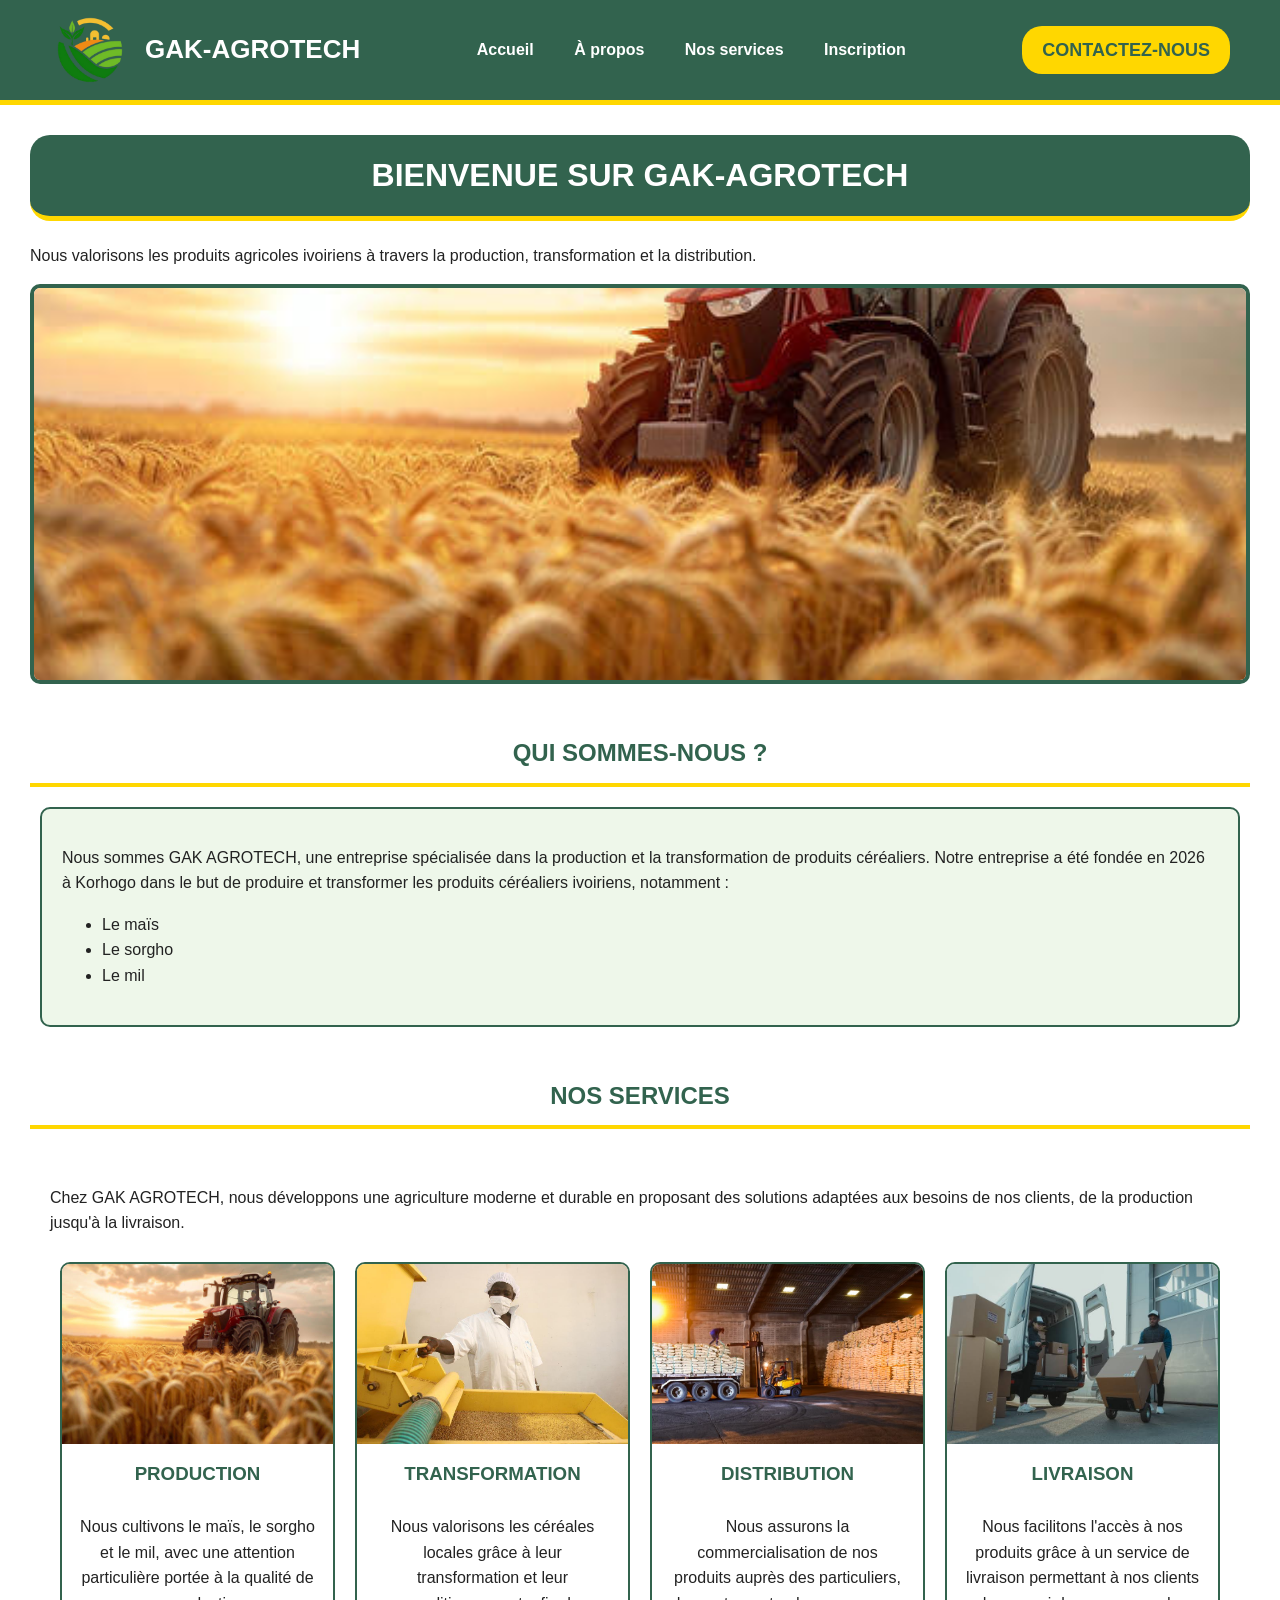
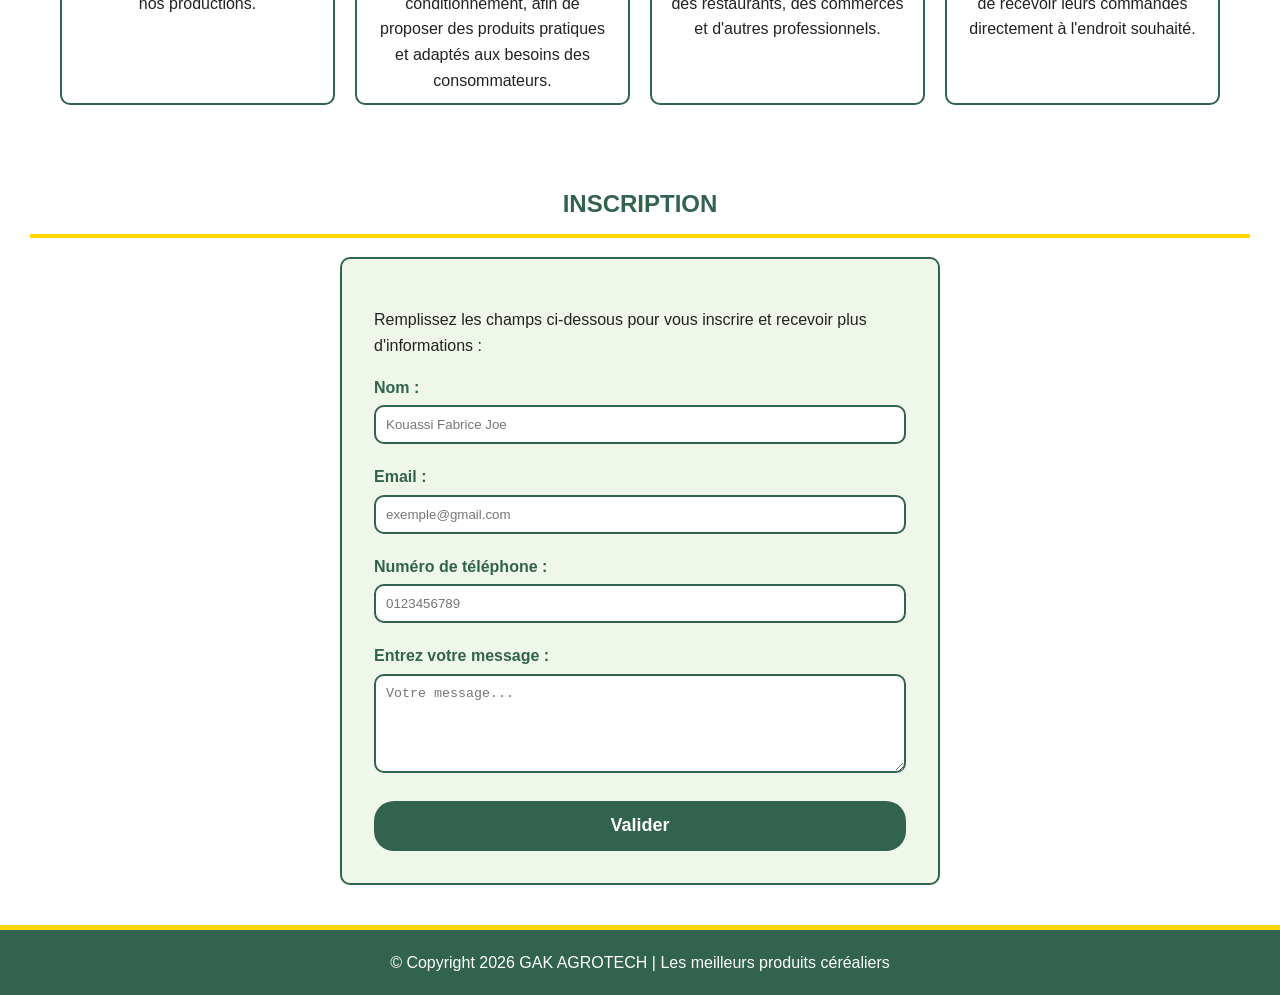
==== index.html @ c9f8fb79 "premier commit" ====
<!DOCTYPE html>
<html lang="fr">
<head>
    <meta charset="UTF-8">
    <meta name="viewport" content="width=device-width, initial-scale=1.0">
    <title>GAK AGROTECH | Les meilleurs produits céréaliers</title>
    <link rel="stylesheet" href="style.css">
</head>

<body>

    <header>
        <div class="marque">
            <img src="image/gak.png" alt="Logo GAK AGROTECH" height="80" width="80">
            <p class="nom-entreprise">GAK-AGROTECH</p>
        </div>
        <nav>
            <a href="#accueil">Accueil</a>
            <a href="#nous">À propos</a>
            <a href="#services">Nos services</a>
            <a href="#inscription">Inscription</a>
        </nav>
        <a class="bouton" href="https://wa.me/2250718767611">CONTACTEZ-NOUS</a>
    </header>

    <main>
        <h1>BIENVENUE SUR GAK-AGROTECH</h1>
<section id="intro">
<p>Nous valorisons les produits agricoles ivoiriens à travers la production, transformation et la distribution.<p>
</section>


        <section id="accueil">
            <div class="photo">
                <img src="image/photo 1.jpg" alt="Production agricole">
                <img src="image/mais.jpg" alt="Culture du maïs">
                <img src="image/mil-millet.jpg" alt="Culture du mil">
                <img src="image/sorgho-arvalis-1.JPG-800p.jpg" alt="Culture du sorgho">
                <img src="image/assortiment-de-produit-agricole-71779516.webp" alt="Produits agricoles">
            </div>
        </section>

        <h2>QUI SOMMES-NOUS ?</h2>
        <section id="nous">
            <p>Nous sommes GAK AGROTECH, une entreprise spécialisée dans la production et la transformation de produits céréaliers. Notre entreprise a été fondée en 2026 à Korhogo dans le but de produire et transformer les produits céréaliers ivoiriens, notamment :</p>
            <ul>
                <li>Le maïs</li>
                <li>Le sorgho</li>
                <li>Le mil</li>
            </ul>
        </section>

        <h2>NOS SERVICES</h2>
        <section id="services">
            <p>Chez GAK AGROTECH, nous développons une agriculture moderne et durable en proposant des solutions adaptées aux besoins de nos clients, de la production jusqu'à la livraison.</p>
            <div class="grille">

                <div class="service">
                    <img src="image/photo 1.jpg" alt="Production agricole">
                    <h3>PRODUCTION</h3>
                    <p>Nous cultivons le maïs, le sorgho et le mil, avec une attention particulière portée à la qualité de nos productions.</p>
                </div>

                <div class="service">
                    <img src="image/transform.jpg" alt="Transformation des produits agricoles">
                    <h3>TRANSFORMATION</h3>
                    <p>Nous valorisons les céréales locales grâce à leur transformation et leur conditionnement, afin de proposer des produits pratiques et adaptés aux besoins des consommateurs.</p>
                </div>

                <div class="service">
                    <img src="image/distrib.jpg" alt="Distribution des produits agricoles">
                    <h3>DISTRIBUTION</h3>
                    <p>Nous assurons la commercialisation de nos produits auprès des particuliers, des restaurants, des commerces et d'autres professionnels.</p>
                </div>

                <div class="service">
                    <img src="image/livrer.avif" alt="Livraison des produits agricoles">
                    <h3>LIVRAISON</h3>
                    <p>Nous facilitons l'accès à nos produits grâce à un service de livraison permettant à nos clients de recevoir leurs commandes directement à l'endroit souhaité.</p>
                </div>

            </div>
        </section>

        <h2>INSCRIPTION</h2>
        <section id="inscription">

            <form class="inscription" action="" method="post">

                <p class="intro">Remplissez les champs ci-dessous pour vous inscrire et recevoir plus d'informations :</p>

                <div class="champs">
                    <label for="nom">Nom :</label>
                    <input id="nom" name="nom" type="text" placeholder="Kouassi Fabrice Joe" autocomplete="name" minlength="4" required>
                </div>

                <div class="champs">
                    <label for="email">Email :</label>
                    <input id="email" name="email" type="email" placeholder="exemple@gmail.com" autocomplete="email" required>
                </div>

                <div class="champs">
                    <label for="tel">Numéro de téléphone :</label>
                    <input id="tel" name="tel" type="tel" placeholder="0123456789" autocomplete="tel" required>
                </div>

                <div class="champs">
                    <label for="message">Entrez votre message :</label>
                    <textarea id="message" name="message" placeholder="Votre message..." rows="5"></textarea>
                </div>

                <button type="submit">Valider</button>

            </form>

        </section>
    </main>

    <footer>
        <p>&copy; Copyright 2026 GAK AGROTECH | Les meilleurs produits céréaliers</p>
    </footer>

</body>
</html>
---- style.css ----
* {
    box-sizing: border-box;
}
body {
    margin: 0;
    background-color: white;
    color: #222;
    font-family: Arial, Helvetica, sans-serif;
    line-height: 1.6;
}
main {
    margin: 30px;
}
img {
    max-width: 100%;
}
h1 {
    text-align: center;
    color: white;
    background-color: #32634e;
    border-bottom: 5px solid #FFD700;
    border-radius: 20px;
    padding: 15px;
}
h2 {
    text-align: center;
    color: #32634e;
    border-bottom: 4px solid #FFD700;
    padding-bottom: 10px;
    margin-top: 50px;
}
h3 {
    color: #32634e;
    margin: 15px;
}
header {
    display: flex;
    align-items: center;
    justify-content: space-between;
    min-height: 100px;
    padding: 10px 50px;
    background-color: #32634e;
    border-bottom: 5px solid #FFD700;
}
.marque {
    display: flex;
    align-items: center;
    gap: 15px;
}
.nom-entreprise {
    margin: 0;
    color: white;
    font-size: 26px;
    font-weight: bold;
}
nav a {
    color: white;
    margin: 10px;
    padding: 5px 8px;
    font-weight: bold;
    text-decoration: none;
}
nav a:hover {
    color: black;
    background-color: #FFD700;
    border-radius: 5px;
}
button,
.bouton {
    display: inline-block;
    color: #32634e;
    background-color: #FFD700;
    border: none;
    border-radius: 20px;
    font-size: 18px;
    font-weight: bold;
    padding: 10px 20px;
    text-decoration: none;
    cursor: pointer;
}
button:hover,
.bouton:hover {
    background-color: white;
}
.photo {
    width: 100%;
    height: 400px;
    display: flex;
    overflow: hidden;
    border: 4px solid #32634e;
    border-radius: 10px;
}
.photo img {
    min-width: 100%;
    height: 400px;
    object-fit: cover;
    flex-shrink: 0;
    animation: scroll 16s infinite;
}

@keyframes scroll {
    0%   {transform: translate(0);}
    15%  {transform: translate(0);}
    20%  {transform: translate(-100%);}
    35%  {transform: translate(-100%);}
    40%  {transform: translate(-200%);}
    55%  {transform: translate(-200%);}
    60%  {transform: translate(-300%);}
    75%  {transform: translate(-300%);}
    80%  {transform: translate(-400%);}
    95%  {transform: translate(-400%);}
    100% {transform: translate(0);}
}
#nous {
    background-color: #eef7ea;
    border: 2px solid #32634e;
    border-radius: 10px;
    padding: 20px;
    margin: 20px 10px;
}
#services {
    padding: 20px;
}

.grille {
    display: grid;
    grid-template-columns: repeat(4, 1fr);
    gap: 20px;
    padding: 10px;
    text-align: center;
}
.service {
    background-color: white;
    border: 2px solid #32634e;
    border-radius: 10px;
    overflow: hidden;
}
.service img {
    width: 100%;
    height: 180px;
    object-fit: cover;
    display: block;
}
.service img:hover {
    transform: scale(1.05);
}
.service p {
    padding: 10px 15px;
    margin: 0;
}
.inscription {
    background-color: #eef7ea;
    width: 100%;
    max-width: 600px;
    margin: auto;
    padding: 32px;
    border: 2px solid #32634e;
    border-radius: 10px;
}
.champs {
    margin-bottom: 20px;
}
label {
    display: block;
    margin-bottom: 5px;
    font-weight: bold;
    color: #32634e;
}
input,
textarea {
    width: 100%;
    padding: 10px;
    background-color: white;
    color: #222;
    border: 2px solid #32634e;
    border-radius: 10px;
}
input:focus,
textarea:focus {
    border-color:  #FFD700;
    outline: none;
}
.inscription button {
    width: 100%;
    height: 50px;
    color: white;
    background-color: #32634e;
}
.inscription button:hover {
    color: darkgreen;
    background-color: #FFD700;
}
footer {
    margin-top: 40px;
    padding: 20px;
    text-align: center;
    color: white;
    background-color: #32634e;
    border-top: 5px solid #FFD700;
}
footer p {
    margin: 0;
}
@media (max-width: 1024px) {
    .grille {
        grid-template-columns: repeat(2, 1fr);
    }
}
@media (max-width: 768px) {
    header {
        flex-direction: column;
        padding: 20px 10px;
        text-align: center;
        gap: 15px;
    }
    nav {
        display: flex;
        flex-wrap: wrap;
        justify-content: center;
    }
    nav a {
        margin: 5px;
    }
    main {
        margin: 15px 10px;
    }
    .photo,
    .photo img {
        height: 250px;
    }
    .grille {
        grid-template-columns: 1fr;
    }
    #nous,
    #services,
    .inscription {
        padding: 15px;
    }
}
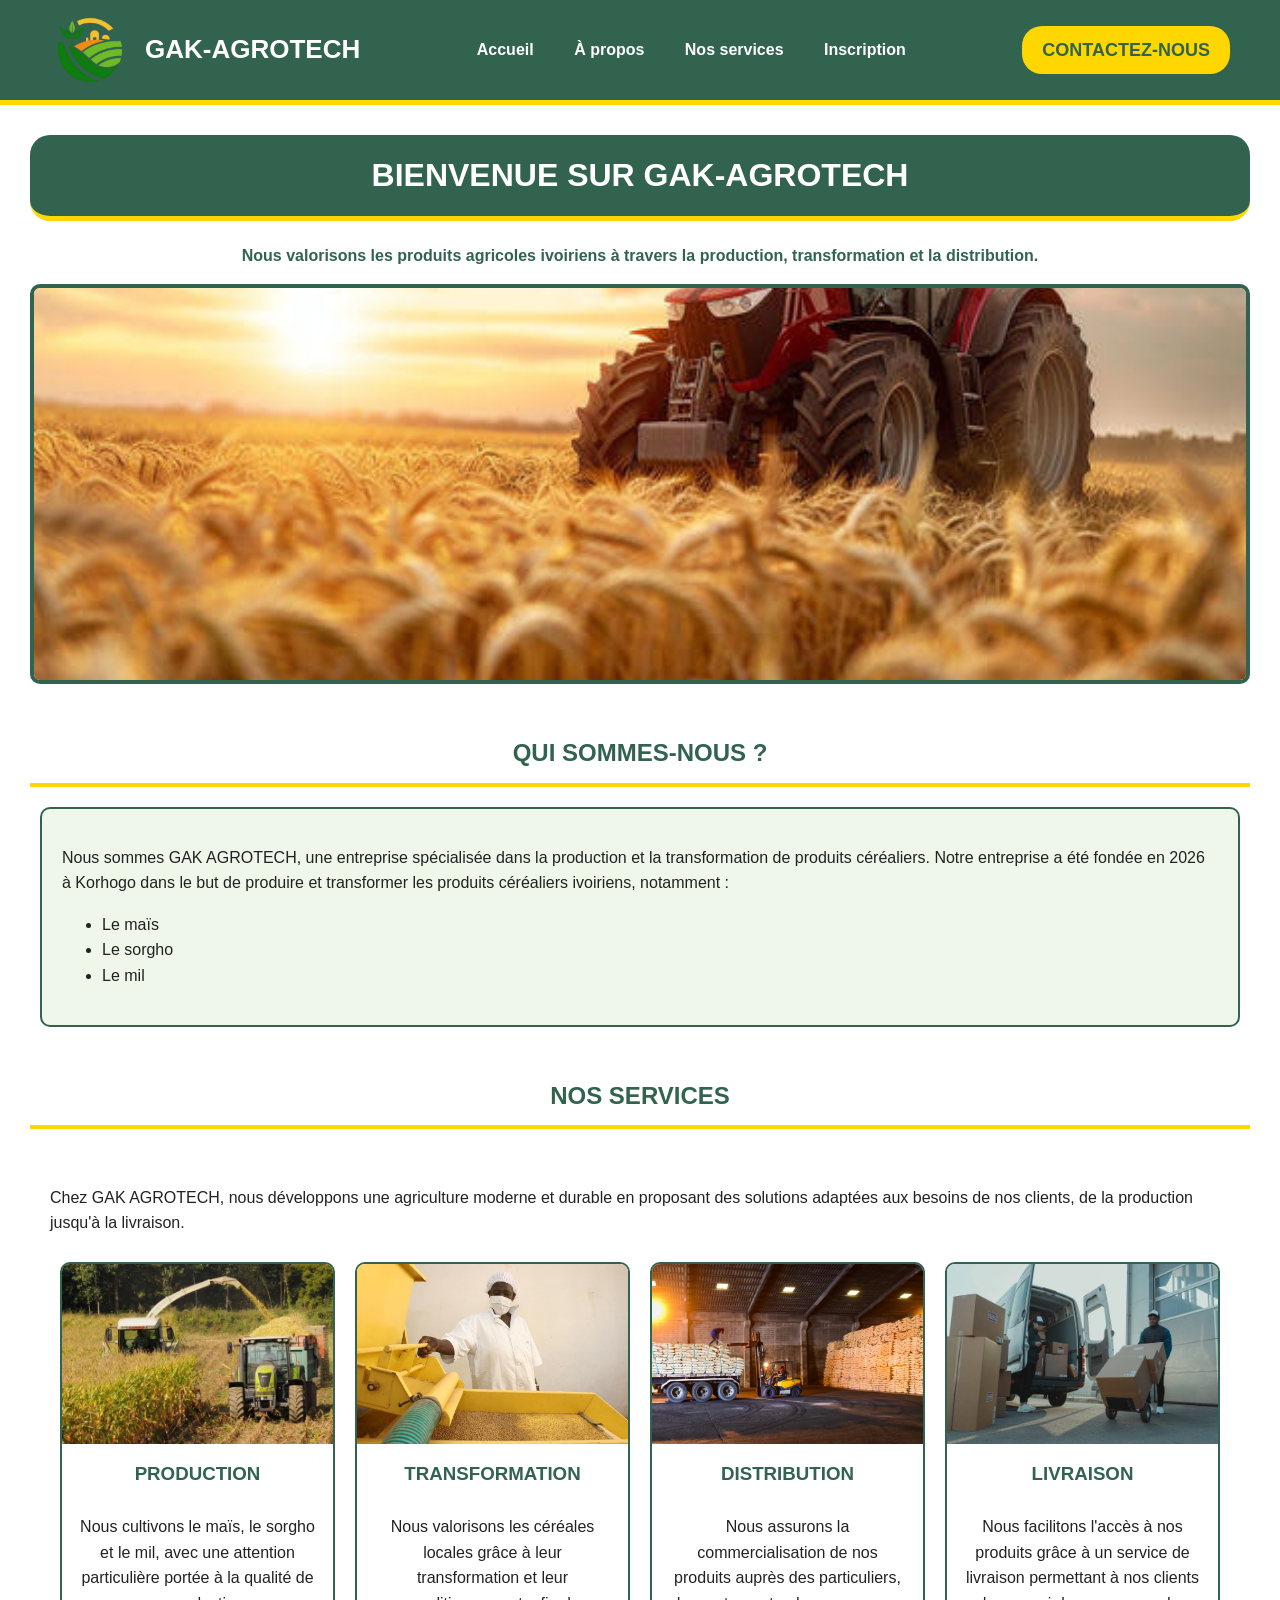
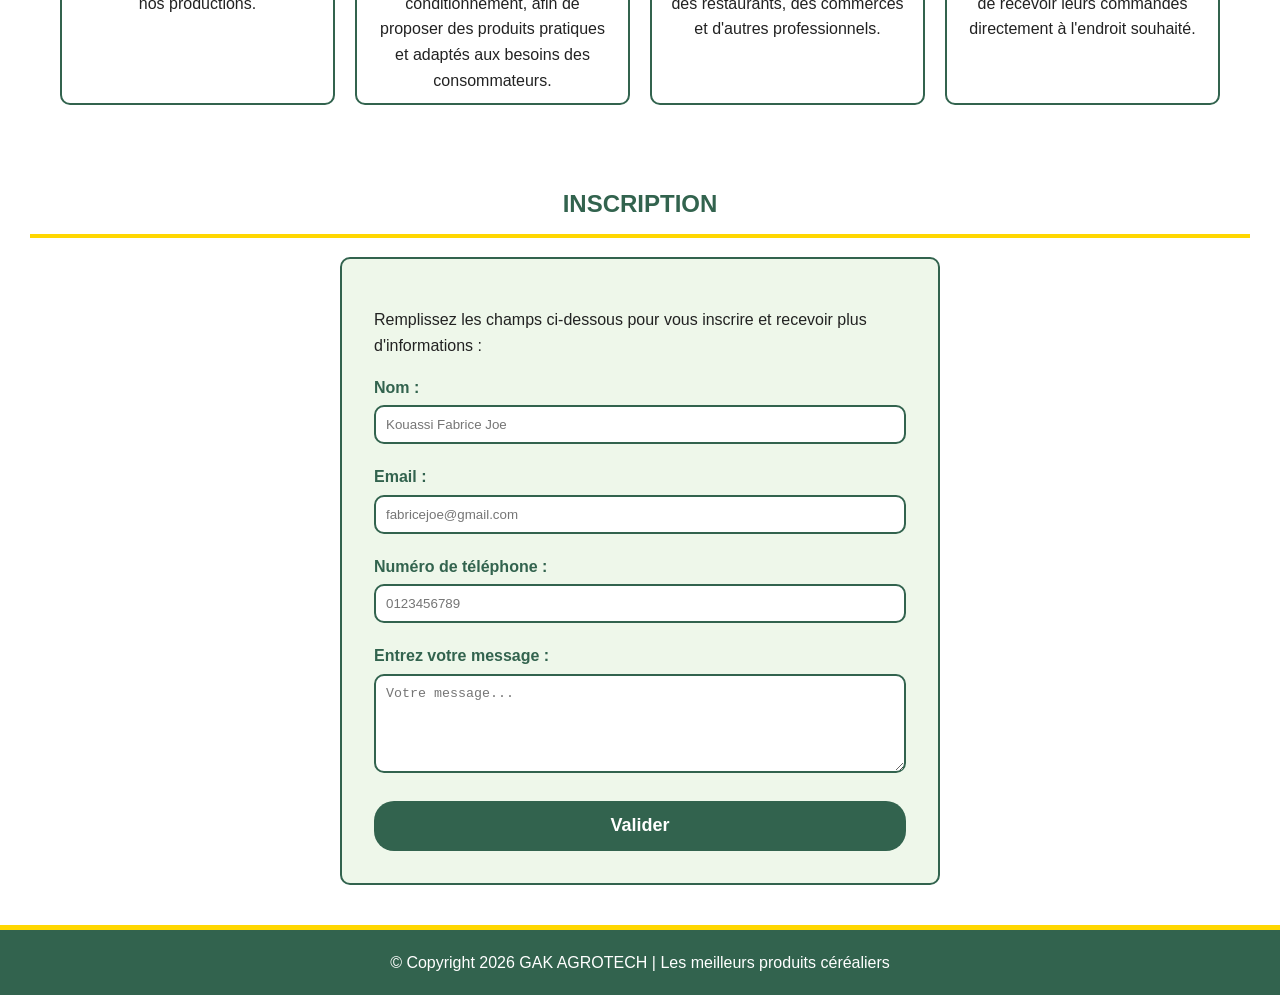
==== commit 68855278: "update2" ====
--- a/index.html
+++ b/index.html
@@ -26,7 +26,7 @@
     <main>
         <h1>BIENVENUE SUR GAK-AGROTECH</h1>
 <section id="intro">
-<p>Nous valorisons les produits agricoles ivoiriens à travers la production, transformation et la distribution.<p>
+<strong><p class="accroche">Nous valorisons les produits agricoles ivoiriens à travers la production, transformation et la distribution.<p></strong>
 </section>
 
 
@@ -56,7 +56,7 @@
             <div class="grille">
 
                 <div class="service">
-                    <img src="image/photo 1.jpg" alt="Production agricole">
+                    <img src="image/production.webp" alt="Production agricole">
                     <h3>PRODUCTION</h3>
                     <p>Nous cultivons le maïs, le sorgho et le mil, avec une attention particulière portée à la qualité de nos productions.</p>
                 </div>
@@ -86,7 +86,7 @@
         <section id="inscription">
 
             <form class="inscription" action="" method="post">
-
+            
                 <p class="intro">Remplissez les champs ci-dessous pour vous inscrire et recevoir plus d'informations :</p>
 
                 <div class="champs">
@@ -96,7 +96,7 @@
 
                 <div class="champs">
                     <label for="email">Email :</label>
-                    <input id="email" name="email" type="email" placeholder="exemple@gmail.com" autocomplete="email" required>
+                    <input id="email" name="email" type="email" placeholder="fabricejoe@gmail.com" autocomplete="email" required>
                 </div>
 
                 <div class="champs">
--- a/style.css
+++ b/style.css
@@ -236,4 +236,9 @@
     .inscription {
         padding: 15px;
     }
+}
+ 
+.accroche{
+    color: #32634e;
+    text-align: center;
 }
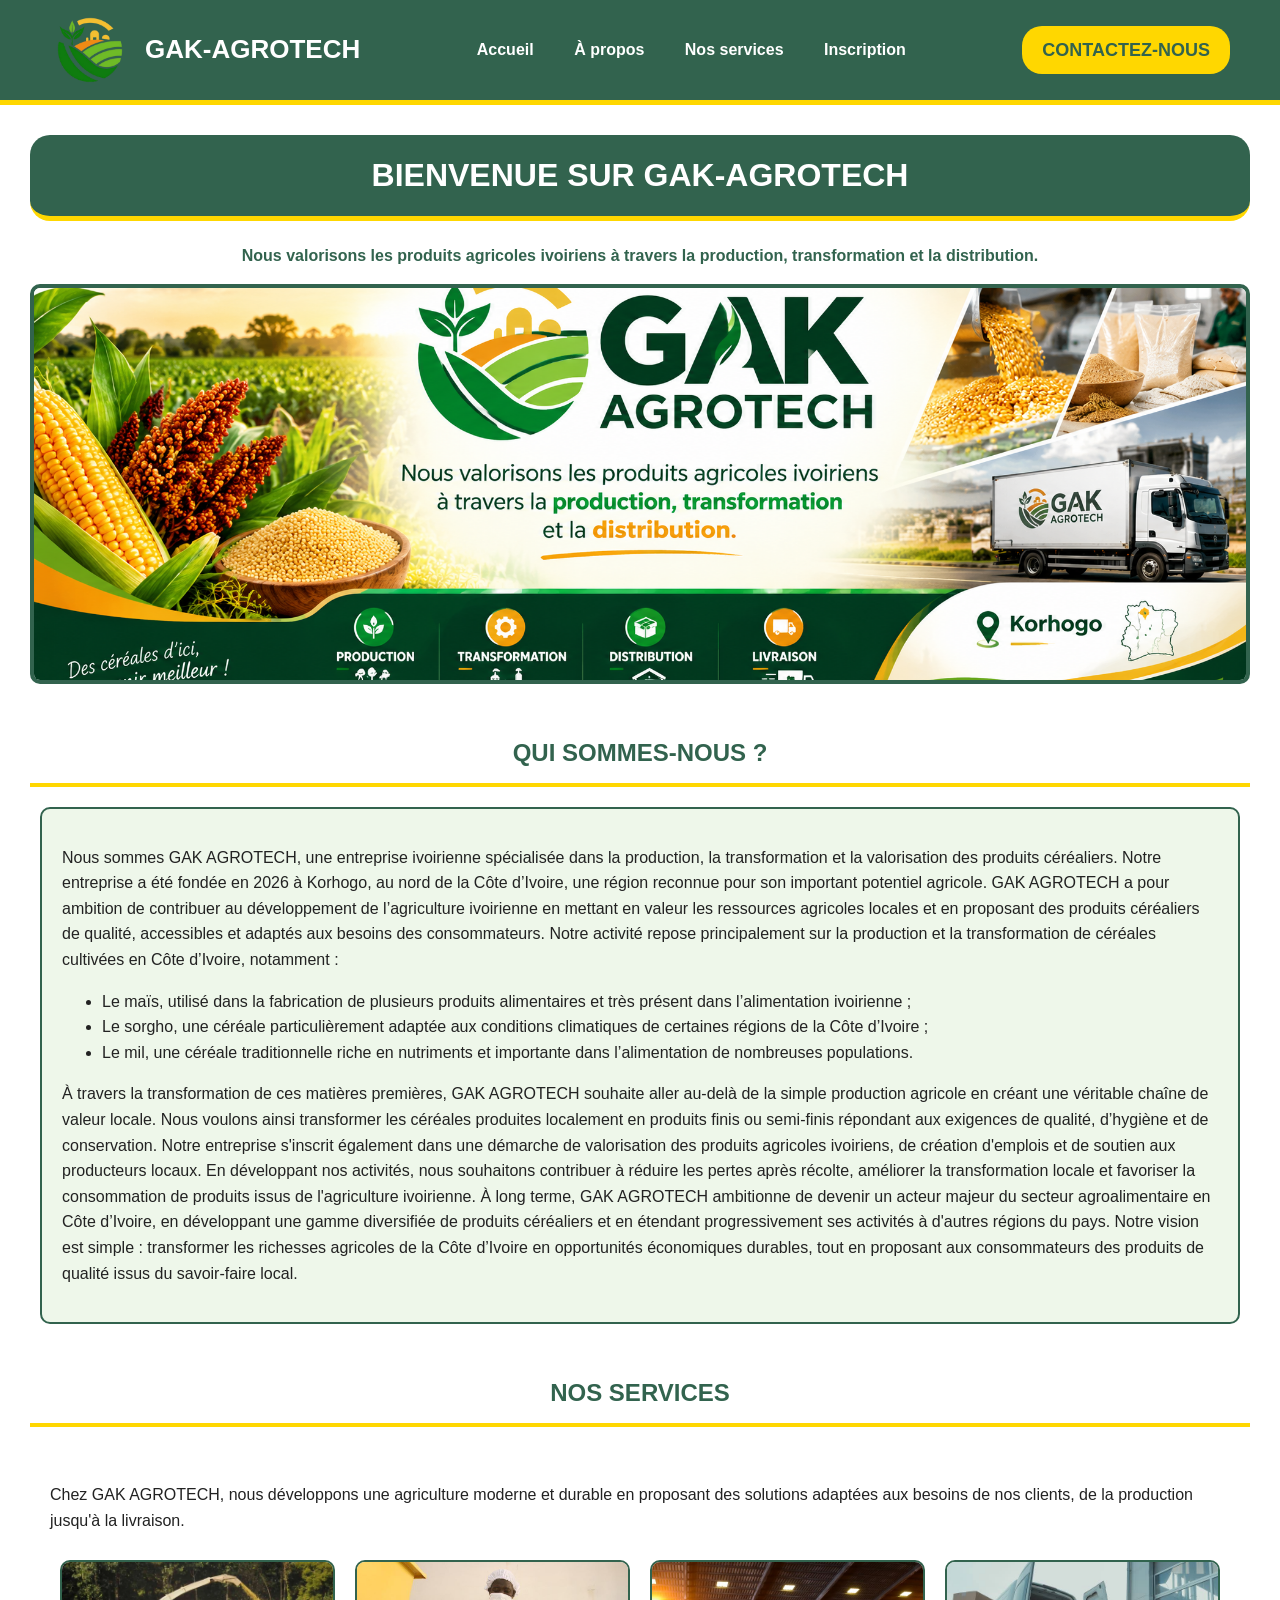
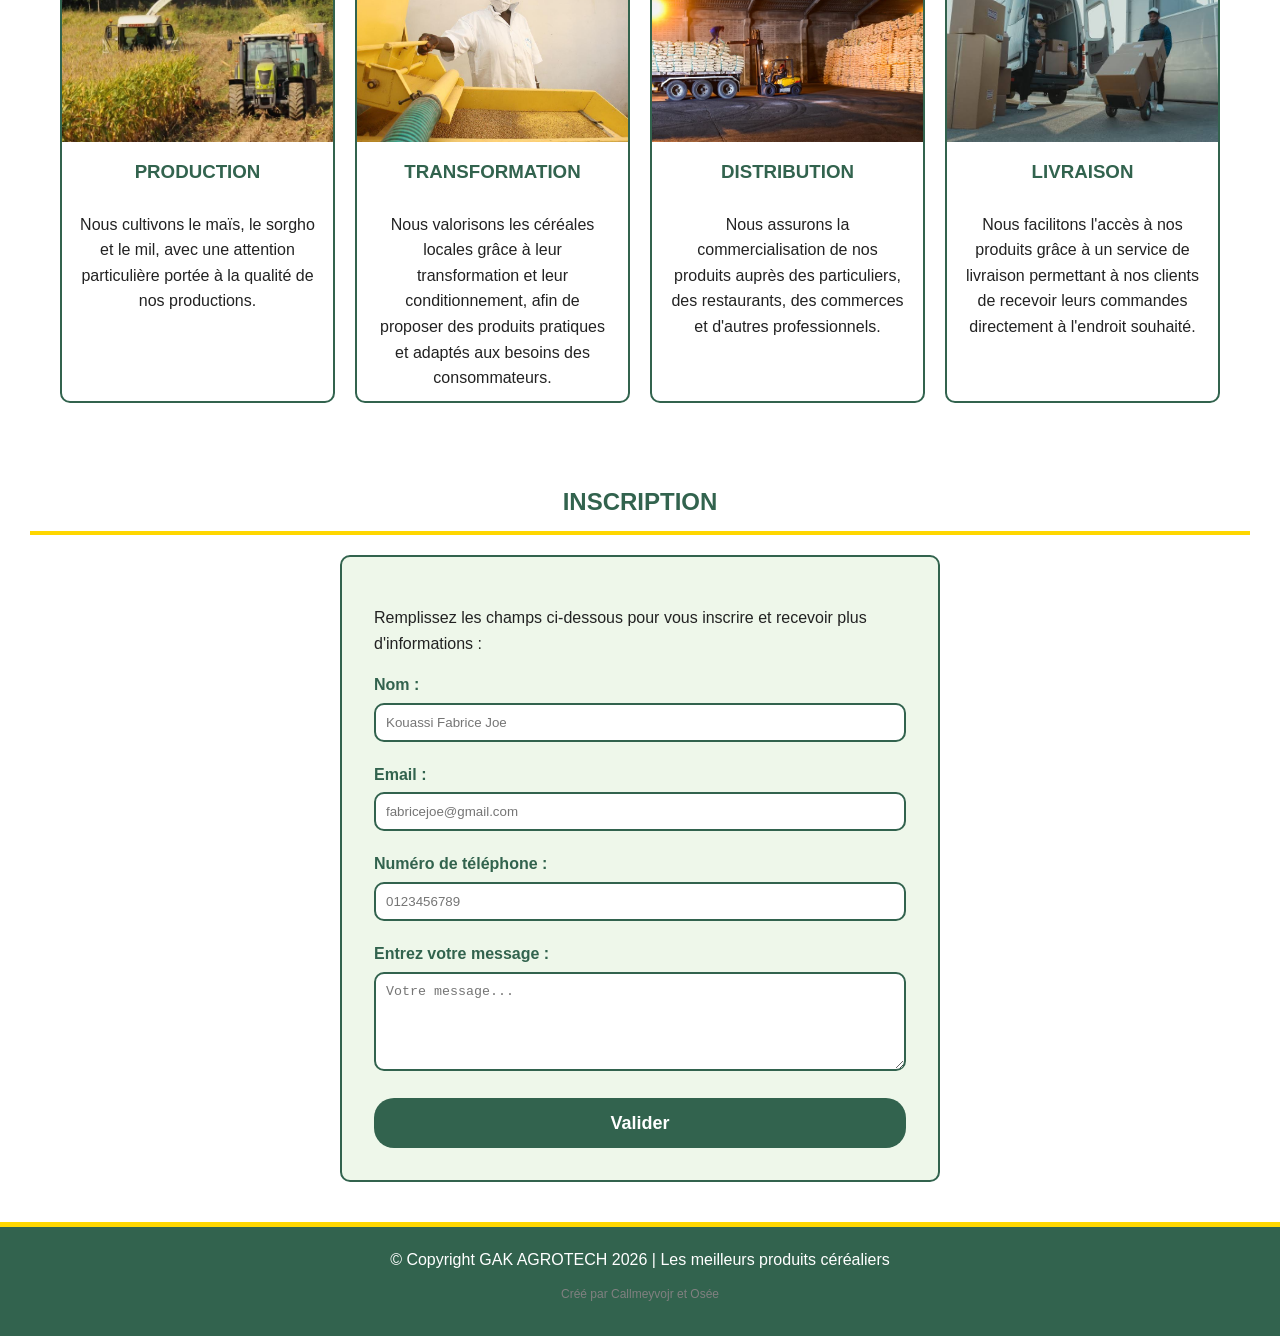
==== commit 6f4e5cc1: "update3" ====
--- a/index.html
+++ b/index.html
@@ -32,7 +32,7 @@
 
         <section id="accueil">
             <div class="photo">
-                <img src="image/photo 1.jpg" alt="Production agricole">
+                <img src="image/banniere.png" alt="Production agricole">
                 <img src="image/mais.jpg" alt="Culture du maïs">
                 <img src="image/mil-millet.jpg" alt="Culture du mil">
                 <img src="image/sorgho-arvalis-1.JPG-800p.jpg" alt="Culture du sorgho">
@@ -42,12 +42,21 @@
 
         <h2>QUI SOMMES-NOUS ?</h2>
         <section id="nous">
-            <p>Nous sommes GAK AGROTECH, une entreprise spécialisée dans la production et la transformation de produits céréaliers. Notre entreprise a été fondée en 2026 à Korhogo dans le but de produire et transformer les produits céréaliers ivoiriens, notamment :</p>
-            <ul>
-                <li>Le maïs</li>
-                <li>Le sorgho</li>
-                <li>Le mil</li>
-            </ul>
+            <p>
+                Nous sommes GAK AGROTECH, une entreprise ivoirienne spécialisée dans la production, la transformation et la valorisation des produits céréaliers. Notre entreprise a été fondée en 2026 à Korhogo, au nord de la Côte d’Ivoire, une région reconnue pour son important potentiel agricole.
+GAK AGROTECH a pour ambition de contribuer au développement de l’agriculture ivoirienne en mettant en valeur les ressources agricoles locales et en proposant des produits céréaliers de qualité, accessibles et adaptés aux besoins des consommateurs.
+Notre activité repose principalement sur la production et la transformation de céréales cultivées en Côte d’Ivoire, notamment :
+<ul>
+  <li>Le maïs, utilisé dans la fabrication de plusieurs produits alimentaires et très présent dans l’alimentation ivoirienne ;</li>
+  <li>Le sorgho, une céréale particulièrement adaptée aux conditions climatiques de certaines régions de la Côte d’Ivoire ;</li>
+ <li>Le mil, une céréale traditionnelle riche en nutriments et importante dans l’alimentation de nombreuses populations.</li>
+</ul>
+À travers la transformation de ces matières premières, GAK AGROTECH souhaite aller au-delà de la simple production agricole en créant une véritable chaîne de valeur locale. Nous voulons ainsi transformer les céréales produites localement en produits finis ou semi-finis répondant aux exigences de qualité, d’hygiène et de conservation.
+Notre entreprise s'inscrit également dans une démarche de valorisation des produits agricoles ivoiriens, de création d'emplois et de soutien aux producteurs locaux. En développant nos activités, nous souhaitons contribuer à réduire les pertes après récolte, améliorer la transformation locale et favoriser la consommation de produits issus de l'agriculture ivoirienne.
+À long terme, GAK AGROTECH ambitionne de devenir un acteur majeur du secteur agroalimentaire en Côte d’Ivoire, en développant une gamme diversifiée de produits céréaliers et en étendant progressivement ses activités à d'autres régions du pays.
+Notre vision est simple : transformer les richesses agricoles de la Côte d’Ivoire en opportunités économiques durables, tout en proposant aux consommateurs des produits de qualité issus du savoir-faire local.
+</p>
+            
         </section>
 
         <h2>NOS SERVICES</h2>
@@ -117,7 +126,8 @@
     </main>
 
     <footer>
-        <p>&copy; Copyright 2026 GAK AGROTECH | Les meilleurs produits céréaliers</p>
+        <p class="foot1">&copy; Copyright GAK AGROTECH  2026 | Les meilleurs produits céréaliers</p>
+        <p class="foot2">Créé par Callmeyvojr et Osée</p>
     </footer>
 
 </body>
--- a/style.css
+++ b/style.css
@@ -198,8 +198,13 @@
     background-color: #32634e;
     border-top: 5px solid #FFD700;
 }
-footer p {
-    margin: 0;
+.foot1 {
+    margin: 0;
+}
+
+.foot2 {
+    color: grey;
+    font-size: 12px;
 }
 @media (max-width: 1024px) {
     .grille {
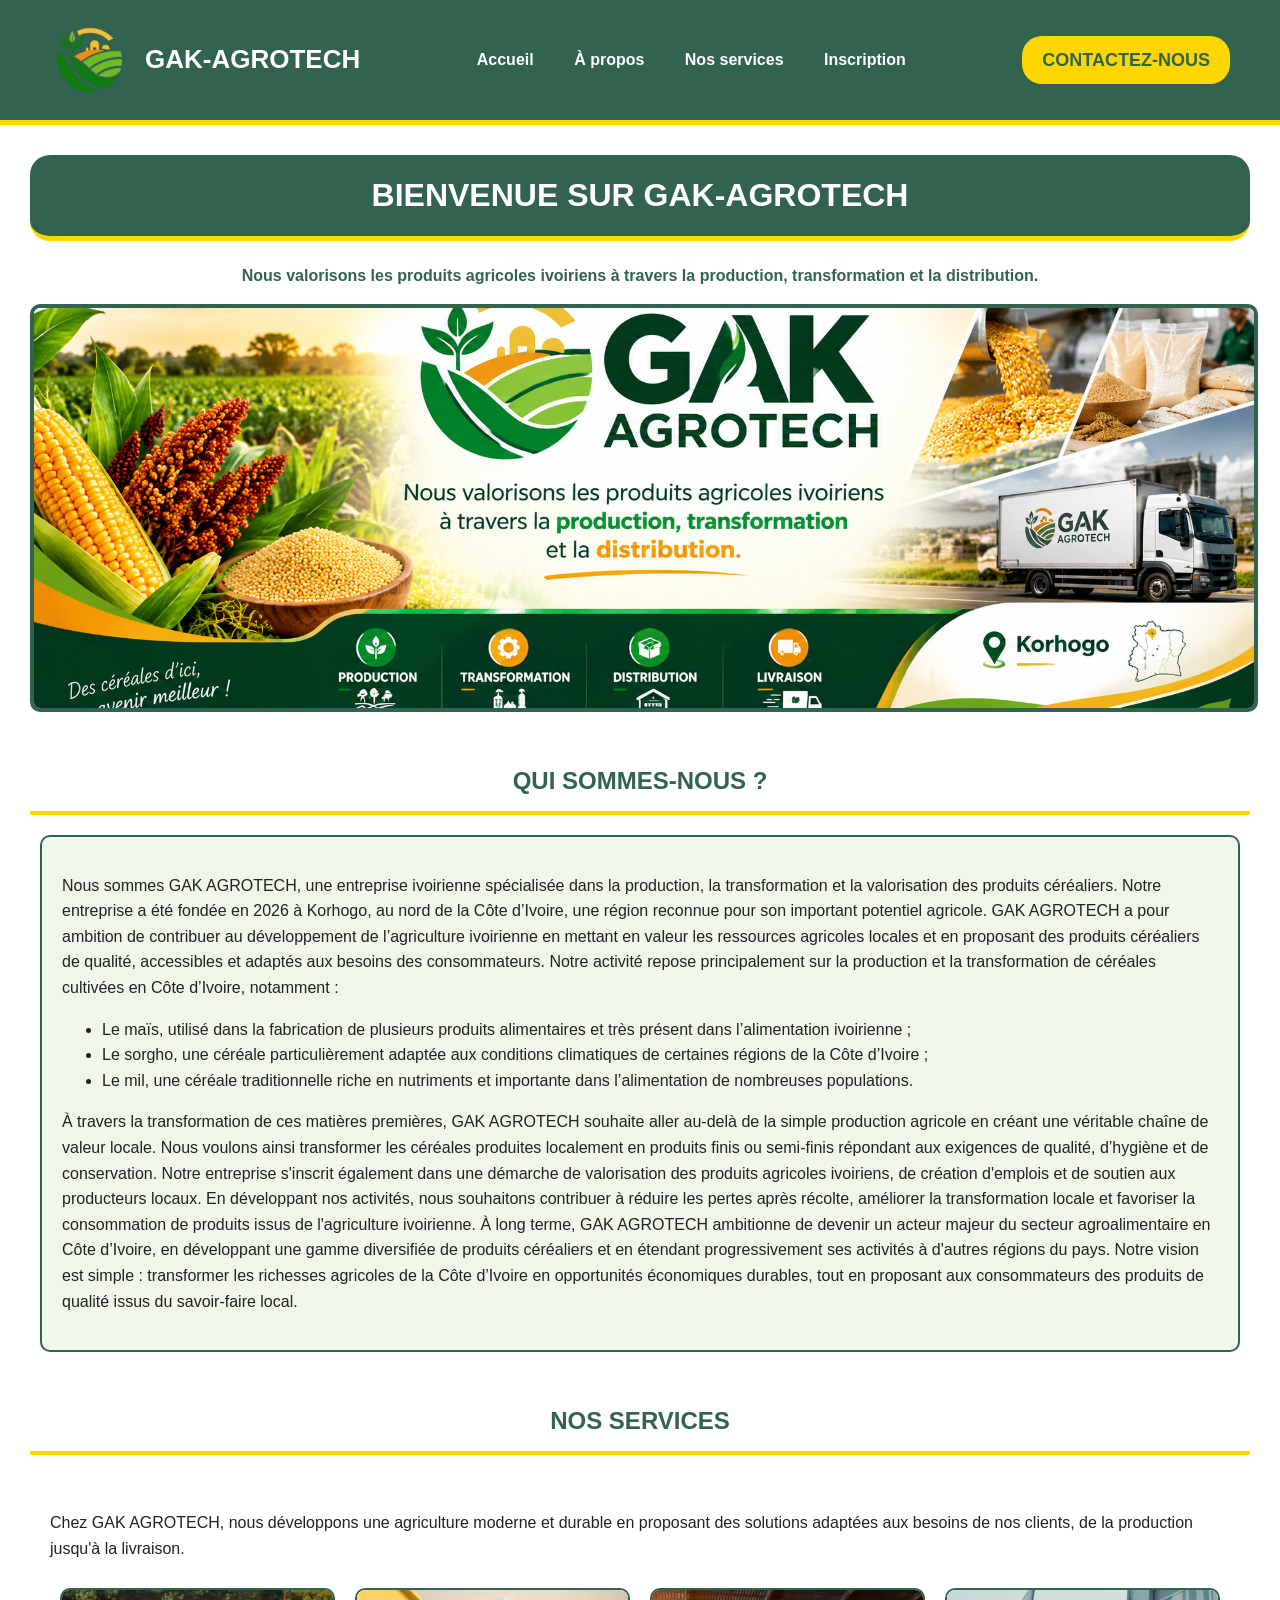
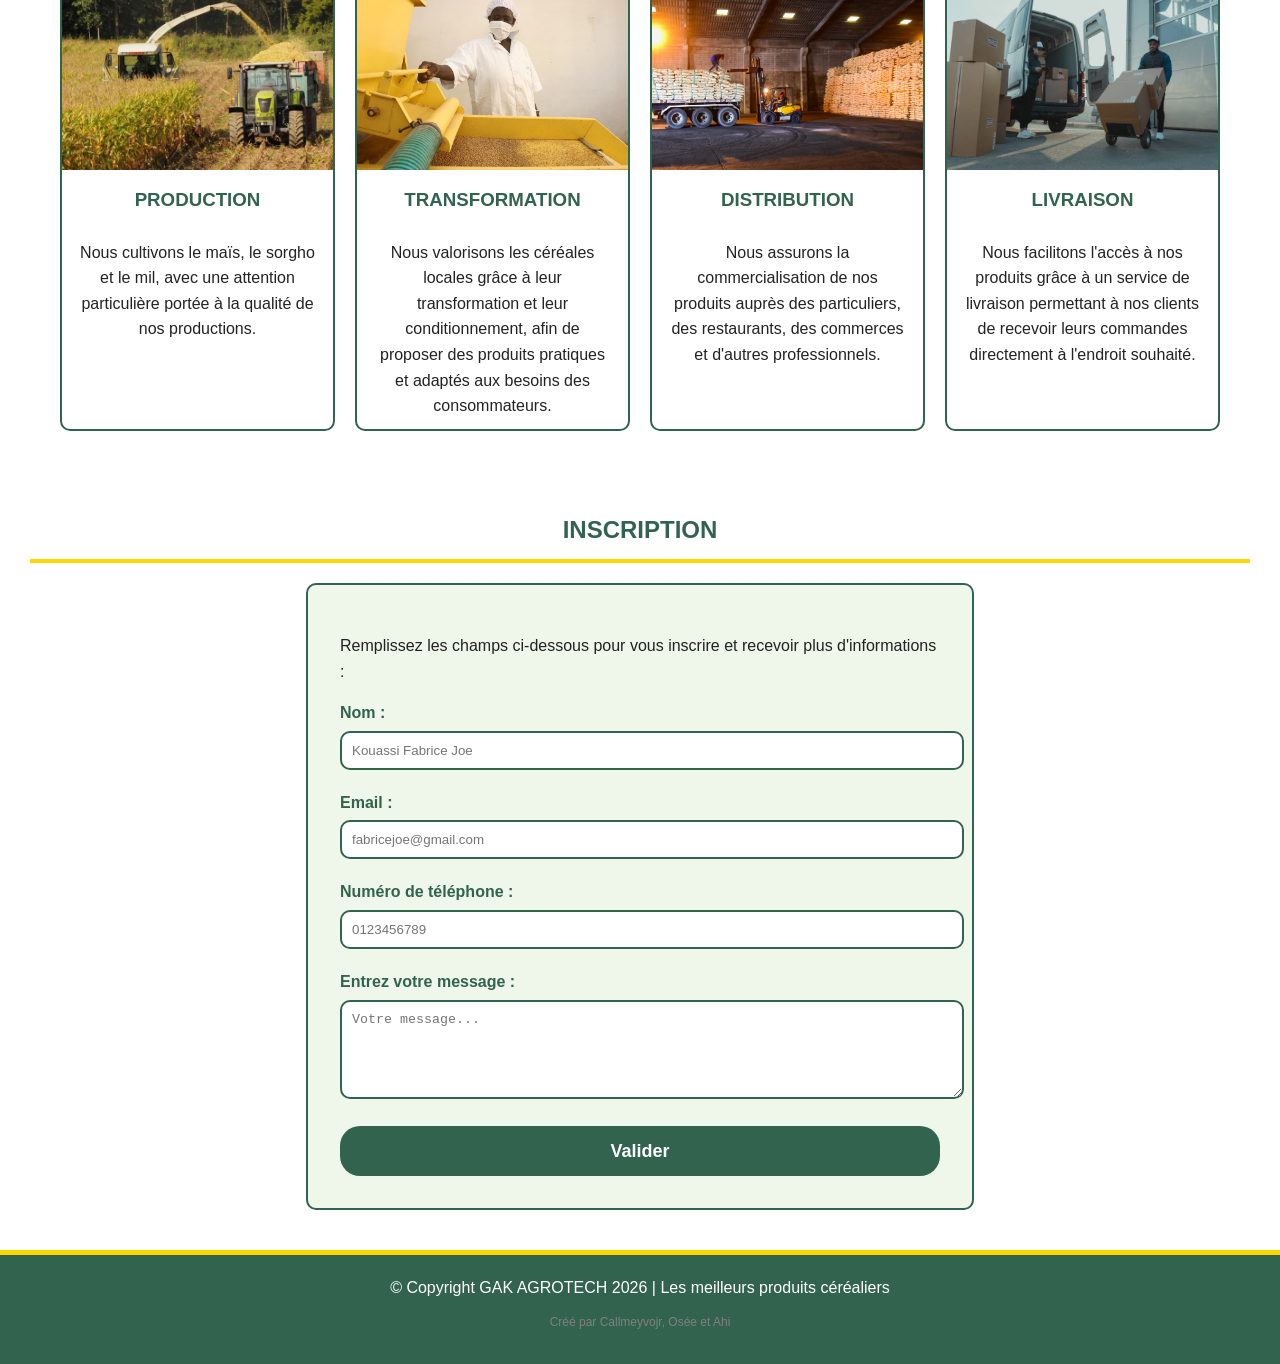
==== commit 6a5fd736: "update4" ====
--- a/index.html
+++ b/index.html
@@ -127,7 +127,7 @@
 
     <footer>
         <p class="foot1">&copy; Copyright GAK AGROTECH  2026 | Les meilleurs produits céréaliers</p>
-        <p class="foot2">Créé par Callmeyvojr et Osée</p>
+        <p class="foot2">Créé par Callmeyvojr, Osée et Ahi</p>
     </footer>
 
 </body>
--- a/style.css
+++ b/style.css
@@ -1,6 +1,3 @@
-* {
-    box-sizing: border-box;
-}
 body {
     margin: 0;
     background-color: white;
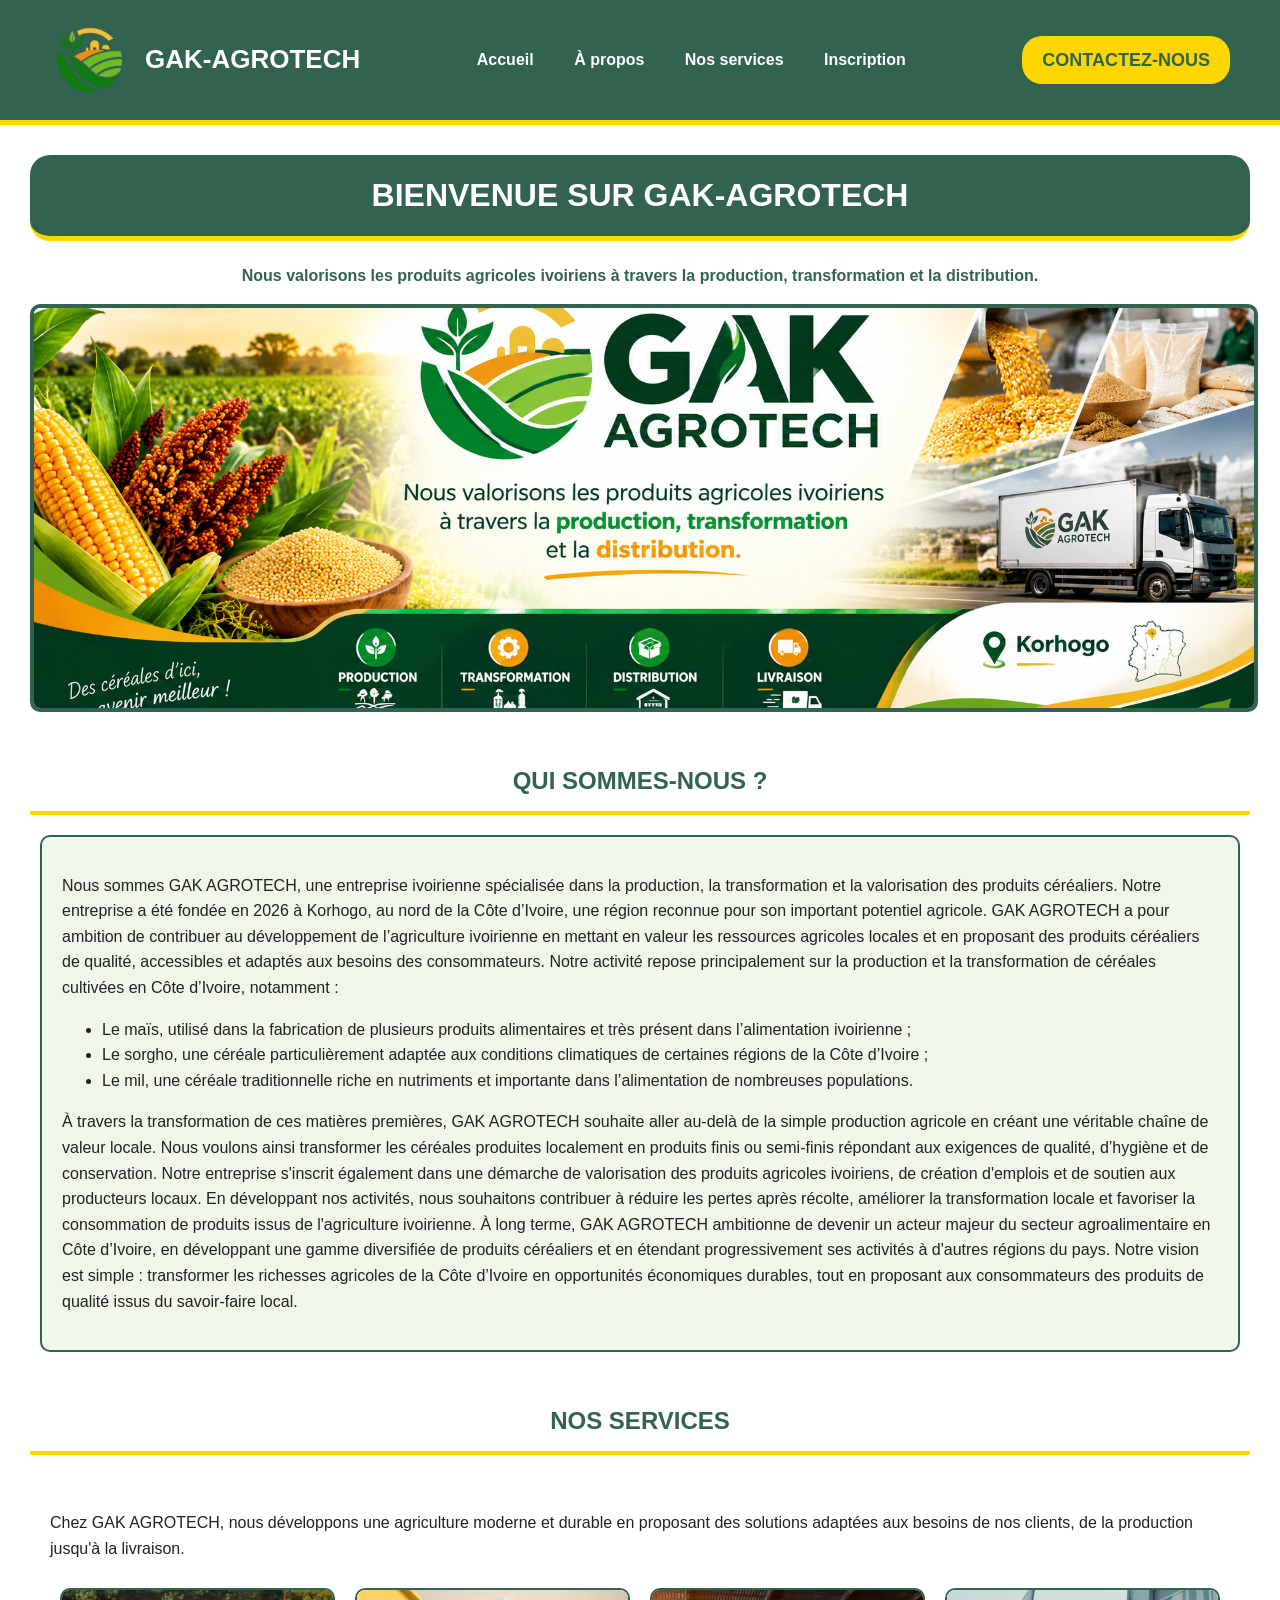
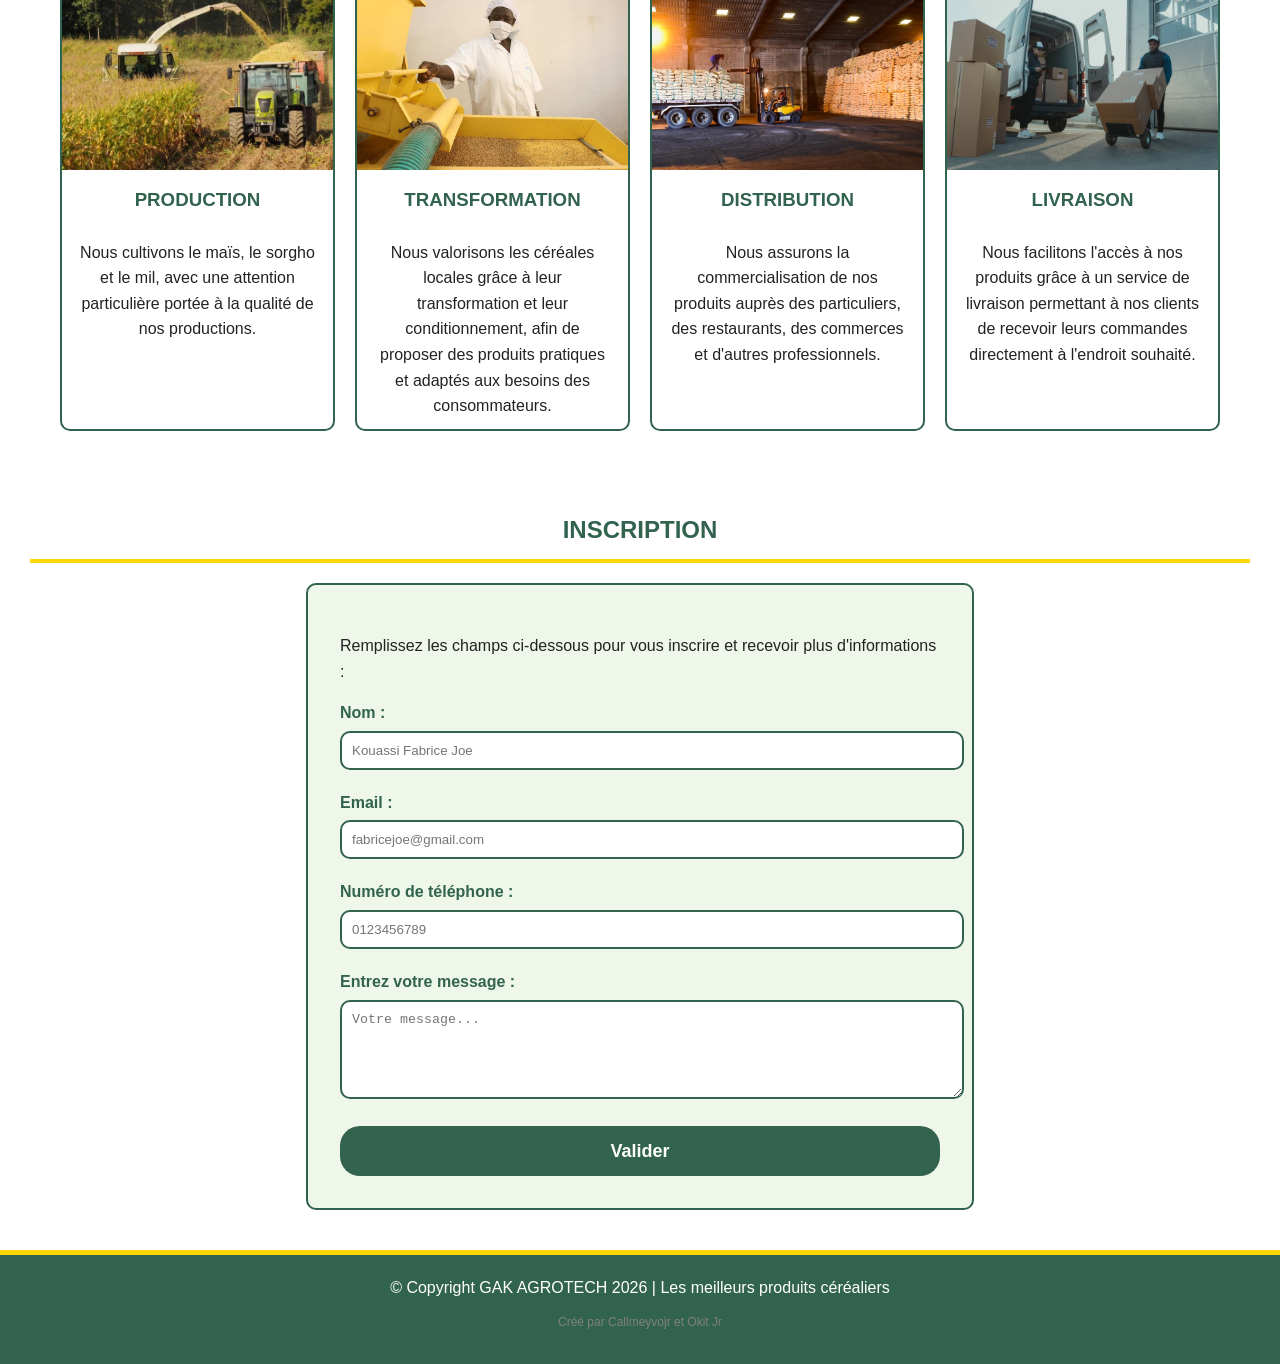
==== commit c8664bcb: "up" ====
--- a/index.html
+++ b/index.html
@@ -20,7 +20,7 @@
             <a href="#services">Nos services</a>
             <a href="#inscription">Inscription</a>
         </nav>
-        <a class="bouton" href="https://wa.me/2250718767611">CONTACTEZ-NOUS</a>
+        <a class="bouton" href="https://wa.me/2250718767611" target="_blank">CONTACTEZ-NOUS</a>
     </header>
 
     <main>
@@ -127,7 +127,7 @@
 
     <footer>
         <p class="foot1">&copy; Copyright GAK AGROTECH  2026 | Les meilleurs produits céréaliers</p>
-        <p class="foot2">Créé par Callmeyvojr, Osée et Ahi</p>
+        <p class="foot2">Créé par Callmeyvojr et Okit Jr</p>
     </footer>
 
 </body>
--- a/style.css
+++ b/style.css
@@ -91,7 +91,7 @@
     min-width: 100%;
     height: 400px;
     object-fit: cover;
-    flex-shrink: 0;
+    flex-shrink: 0;/*rappel à moi mm, ça empêche un élément du flex de rétrécir dans un conteneur si l'espace ne suffit pas*/
     animation: scroll 16s infinite;
 }
 
@@ -217,7 +217,7 @@
     }
     nav {
         display: flex;
-        flex-wrap: wrap;
+        flex-wrap: wrap; /* rappzl à moi mm, c'est pour faire passer les éléments sur une autre ligne si il y trop d'élément*/
         justify-content: center;
     }
     nav a {
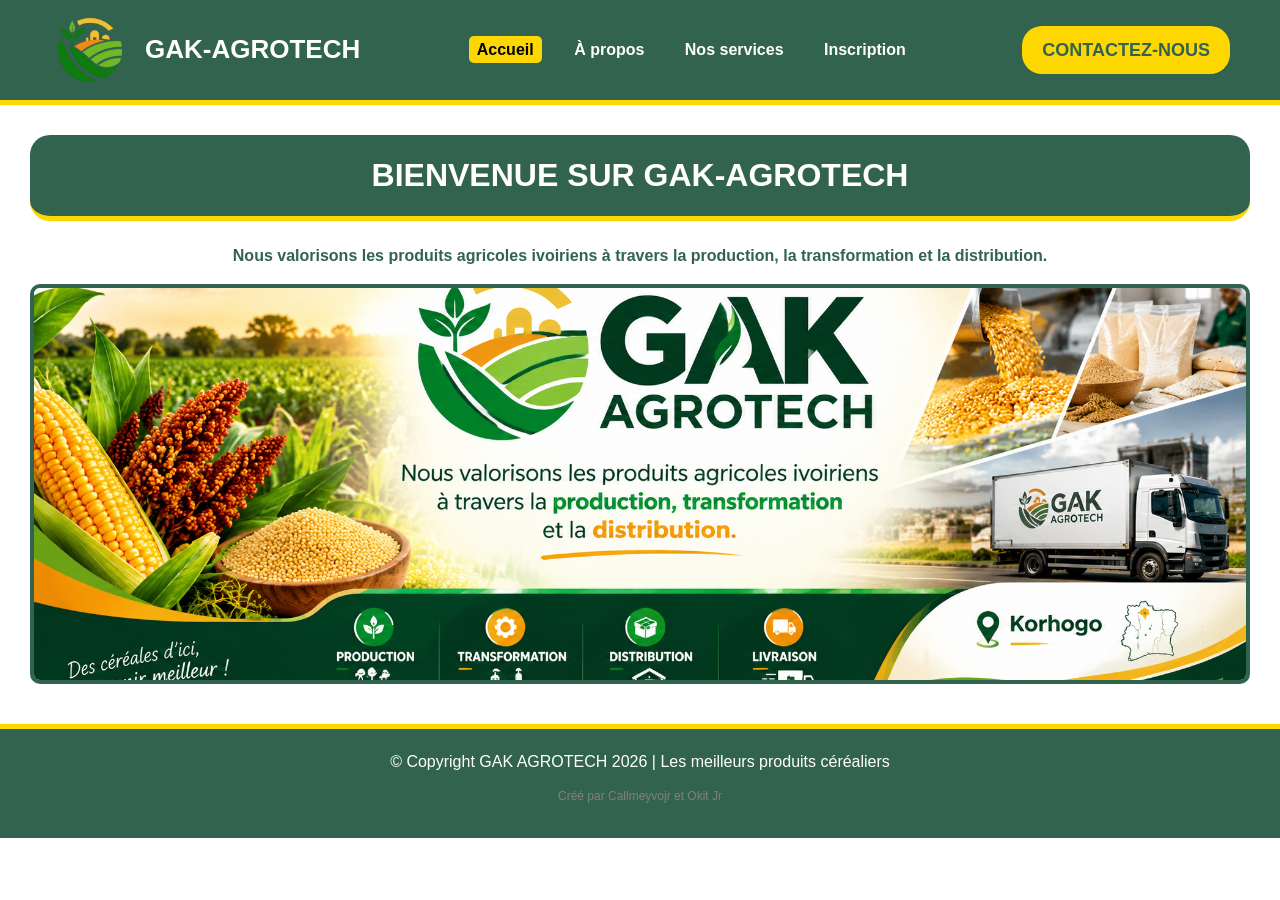
==== commit e22ae34d: "multipage" ====
--- a/index.html
+++ b/index.html
@@ -1,5 +1,6 @@
 <!DOCTYPE html>
 <html lang="fr">
+
 <head>
     <meta charset="UTF-8">
     <meta name="viewport" content="width=device-width, initial-scale=1.0">
@@ -15,22 +16,24 @@
             <p class="nom-entreprise">GAK-AGROTECH</p>
         </div>
         <nav>
-            <a href="#accueil">Accueil</a>
-            <a href="#nous">À propos</a>
-            <a href="#services">Nos services</a>
-            <a href="#inscription">Inscription</a>
+            <a href="index.html" aria-current="page">Accueil</a>
+            <a href="apropos.html">À propos</a>
+            <a href="services.html">Nos services</a>
+            <a href="inscription.html">Inscription</a>
         </nav>
-        <a class="bouton" href="https://wa.me/2250718767611" target="_blank">CONTACTEZ-NOUS</a>
+        <a class="bouton" href="https://wa.me/2250718767611" target="_blank" rel="noopener noreferrer">CONTACTEZ-NOUS</a>
     </header>
 
     <main>
         <h1>BIENVENUE SUR GAK-AGROTECH</h1>
-<section id="intro">
-<strong><p class="accroche">Nous valorisons les produits agricoles ivoiriens à travers la production, transformation et la distribution.<p></strong>
-</section>
+        <section id="intro">
+            <strong>
+                <p class="accroche">Nous valorisons les produits agricoles ivoiriens à travers la production,
+                    la transformation et la distribution.</p>
+            </strong>
+        </section>
 
-
-        <section id="accueil">
+        <section id="accueil" aria-label="Nos produits agricoles">
             <div class="photo">
                 <img src="image/banniere.png" alt="Production agricole">
                 <img src="image/mais.jpg" alt="Culture du maïs">
@@ -39,96 +42,13 @@
                 <img src="image/assortiment-de-produit-agricole-71779516.webp" alt="Produits agricoles">
             </div>
         </section>
-
-        <h2>QUI SOMMES-NOUS ?</h2>
-        <section id="nous">
-            <p>
-                Nous sommes GAK AGROTECH, une entreprise ivoirienne spécialisée dans la production, la transformation et la valorisation des produits céréaliers. Notre entreprise a été fondée en 2026 à Korhogo, au nord de la Côte d’Ivoire, une région reconnue pour son important potentiel agricole.
-GAK AGROTECH a pour ambition de contribuer au développement de l’agriculture ivoirienne en mettant en valeur les ressources agricoles locales et en proposant des produits céréaliers de qualité, accessibles et adaptés aux besoins des consommateurs.
-Notre activité repose principalement sur la production et la transformation de céréales cultivées en Côte d’Ivoire, notamment :
-<ul>
-  <li>Le maïs, utilisé dans la fabrication de plusieurs produits alimentaires et très présent dans l’alimentation ivoirienne ;</li>
-  <li>Le sorgho, une céréale particulièrement adaptée aux conditions climatiques de certaines régions de la Côte d’Ivoire ;</li>
- <li>Le mil, une céréale traditionnelle riche en nutriments et importante dans l’alimentation de nombreuses populations.</li>
-</ul>
-À travers la transformation de ces matières premières, GAK AGROTECH souhaite aller au-delà de la simple production agricole en créant une véritable chaîne de valeur locale. Nous voulons ainsi transformer les céréales produites localement en produits finis ou semi-finis répondant aux exigences de qualité, d’hygiène et de conservation.
-Notre entreprise s'inscrit également dans une démarche de valorisation des produits agricoles ivoiriens, de création d'emplois et de soutien aux producteurs locaux. En développant nos activités, nous souhaitons contribuer à réduire les pertes après récolte, améliorer la transformation locale et favoriser la consommation de produits issus de l'agriculture ivoirienne.
-À long terme, GAK AGROTECH ambitionne de devenir un acteur majeur du secteur agroalimentaire en Côte d’Ivoire, en développant une gamme diversifiée de produits céréaliers et en étendant progressivement ses activités à d'autres régions du pays.
-Notre vision est simple : transformer les richesses agricoles de la Côte d’Ivoire en opportunités économiques durables, tout en proposant aux consommateurs des produits de qualité issus du savoir-faire local.
-</p>
-            
-        </section>
-
-        <h2>NOS SERVICES</h2>
-        <section id="services">
-            <p>Chez GAK AGROTECH, nous développons une agriculture moderne et durable en proposant des solutions adaptées aux besoins de nos clients, de la production jusqu'à la livraison.</p>
-            <div class="grille">
-
-                <div class="service">
-                    <img src="image/production.webp" alt="Production agricole">
-                    <h3>PRODUCTION</h3>
-                    <p>Nous cultivons le maïs, le sorgho et le mil, avec une attention particulière portée à la qualité de nos productions.</p>
-                </div>
-
-                <div class="service">
-                    <img src="image/transform.jpg" alt="Transformation des produits agricoles">
-                    <h3>TRANSFORMATION</h3>
-                    <p>Nous valorisons les céréales locales grâce à leur transformation et leur conditionnement, afin de proposer des produits pratiques et adaptés aux besoins des consommateurs.</p>
-                </div>
-
-                <div class="service">
-                    <img src="image/distrib.jpg" alt="Distribution des produits agricoles">
-                    <h3>DISTRIBUTION</h3>
-                    <p>Nous assurons la commercialisation de nos produits auprès des particuliers, des restaurants, des commerces et d'autres professionnels.</p>
-                </div>
-
-                <div class="service">
-                    <img src="image/livrer.avif" alt="Livraison des produits agricoles">
-                    <h3>LIVRAISON</h3>
-                    <p>Nous facilitons l'accès à nos produits grâce à un service de livraison permettant à nos clients de recevoir leurs commandes directement à l'endroit souhaité.</p>
-                </div>
-
-            </div>
-        </section>
-
-        <h2>INSCRIPTION</h2>
-        <section id="inscription">
-
-            <form class="inscription" action="" method="post">
-            
-                <p class="intro">Remplissez les champs ci-dessous pour vous inscrire et recevoir plus d'informations :</p>
-
-                <div class="champs">
-                    <label for="nom">Nom :</label>
-                    <input id="nom" name="nom" type="text" placeholder="Kouassi Fabrice Joe" autocomplete="name" minlength="4" required>
-                </div>
-
-                <div class="champs">
-                    <label for="email">Email :</label>
-                    <input id="email" name="email" type="email" placeholder="fabricejoe@gmail.com" autocomplete="email" required>
-                </div>
-
-                <div class="champs">
-                    <label for="tel">Numéro de téléphone :</label>
-                    <input id="tel" name="tel" type="tel" placeholder="0123456789" autocomplete="tel" required>
-                </div>
-
-                <div class="champs">
-                    <label for="message">Entrez votre message :</label>
-                    <textarea id="message" name="message" placeholder="Votre message..." rows="5"></textarea>
-                </div>
-
-                <button type="submit">Valider</button>
-
-            </form>
-
-        </section>
     </main>
 
     <footer>
-        <p class="foot1">&copy; Copyright GAK AGROTECH  2026 | Les meilleurs produits céréaliers</p>
+        <p class="foot1">&copy; Copyright GAK AGROTECH 2026 | Les meilleurs produits céréaliers</p>
         <p class="foot2">Créé par Callmeyvojr et Okit Jr</p>
     </footer>
 
 </body>
+
 </html>
--- a/style.css
+++ b/style.css
@@ -1,16 +1,23 @@
+* {
+    box-sizing: border-box;
+}
+
 body {
     margin: 0;
     background-color: white;
-    color: #222;
+    color: black;
     font-family: Arial, Helvetica, sans-serif;
     line-height: 1.6;
 }
+
 main {
     margin: 30px;
 }
+
 img {
     max-width: 100%;
 }
+
 h1 {
     text-align: center;
     color: white;
@@ -19,6 +26,7 @@
     border-radius: 20px;
     padding: 15px;
 }
+
 h2 {
     text-align: center;
     color: #32634e;
@@ -26,10 +34,12 @@
     padding-bottom: 10px;
     margin-top: 50px;
 }
+
 h3 {
     color: #32634e;
     margin: 15px;
 }
+
 header {
     display: flex;
     align-items: center;
@@ -39,17 +49,20 @@
     background-color: #32634e;
     border-bottom: 5px solid #FFD700;
 }
+
 .marque {
     display: flex;
     align-items: center;
     gap: 15px;
 }
+
 .nom-entreprise {
     margin: 0;
     color: white;
     font-size: 26px;
     font-weight: bold;
 }
+
 nav a {
     color: white;
     margin: 10px;
@@ -57,14 +70,20 @@
     font-weight: bold;
     text-decoration: none;
 }
+
 nav a:hover {
     color: black;
     background-color: #FFD700;
     border-radius: 5px;
 }
-button,
+
+nav a[aria-current="page"] {
+    color: black;
+    background-color: #FFD700;
+    border-radius: 5px;
+}
+
 .bouton {
-    display: inline-block;
     color: #32634e;
     background-color: #FFD700;
     border: none;
@@ -75,10 +94,11 @@
     text-decoration: none;
     cursor: pointer;
 }
-button:hover,
+
 .bouton:hover {
     background-color: white;
 }
+
 .photo {
     width: 100%;
     height: 400px;
@@ -87,6 +107,7 @@
     border: 4px solid #32634e;
     border-radius: 10px;
 }
+
 .photo img {
     min-width: 100%;
     height: 400px;
@@ -96,18 +117,51 @@
 }
 
 @keyframes scroll {
-    0%   {transform: translate(0);}
-    15%  {transform: translate(0);}
-    20%  {transform: translate(-100%);}
-    35%  {transform: translate(-100%);}
-    40%  {transform: translate(-200%);}
-    55%  {transform: translate(-200%);}
-    60%  {transform: translate(-300%);}
-    75%  {transform: translate(-300%);}
-    80%  {transform: translate(-400%);}
-    95%  {transform: translate(-400%);}
-    100% {transform: translate(0);}
-}
+    0% {
+        transform: translate(0);
+    }
+
+    15% {
+        transform: translate(0);
+    }
+
+    20% {
+        transform: translate(-100%);
+    }
+
+    35% {
+        transform: translate(-100%);
+    }
+
+    40% {
+        transform: translate(-200%);
+    }
+
+    55% {
+        transform: translate(-200%);
+    }
+
+    60% {
+        transform: translate(-300%);
+    }
+
+    75% {
+        transform: translate(-300%);
+    }
+
+    80% {
+        transform: translate(-400%);
+    }
+
+    95% {
+        transform: translate(-400%);
+    }
+
+    100% {
+        transform: translate(0);
+    }
+}
+
 #nous {
     background-color: #eef7ea;
     border: 2px solid #32634e;
@@ -115,6 +169,7 @@
     padding: 20px;
     margin: 20px 10px;
 }
+
 #services {
     padding: 20px;
 }
@@ -126,25 +181,30 @@
     padding: 10px;
     text-align: center;
 }
+
 .service {
     background-color: white;
     border: 2px solid #32634e;
     border-radius: 10px;
     overflow: hidden;
 }
+
 .service img {
     width: 100%;
     height: 180px;
     object-fit: cover;
     display: block;
 }
+
 .service img:hover {
     transform: scale(1.05);
 }
+
 .service p {
     padding: 10px 15px;
     margin: 0;
 }
+
 .inscription {
     background-color: #eef7ea;
     width: 100%;
@@ -154,15 +214,18 @@
     border: 2px solid #32634e;
     border-radius: 10px;
 }
+
 .champs {
     margin-bottom: 20px;
 }
+
 label {
     display: block;
     margin-bottom: 5px;
     font-weight: bold;
     color: #32634e;
 }
+
 input,
 textarea {
     width: 100%;
@@ -172,21 +235,32 @@
     border: 2px solid #32634e;
     border-radius: 10px;
 }
+
 input:focus,
 textarea:focus {
-    border-color:  #FFD700;
+    border-color: #FFD700;
     outline: none;
 }
+
 .inscription button {
     width: 100%;
     height: 50px;
     color: white;
     background-color: #32634e;
-}
+    border: none;
+    border-radius: 20px;
+    font-size: 18px;
+    font-weight: bold;
+    padding: 10px 20px;
+    text-decoration: none;
+    cursor: pointer;
+}
+
 .inscription button:hover {
     color: darkgreen;
     background-color: #FFD700;
 }
+
 footer {
     margin-top: 40px;
     padding: 20px;
@@ -195,6 +269,7 @@
     background-color: #32634e;
     border-top: 5px solid #FFD700;
 }
+
 .foot1 {
     margin: 0;
 }
@@ -203,11 +278,13 @@
     color: grey;
     font-size: 12px;
 }
+
 @media (max-width: 1024px) {
     .grille {
         grid-template-columns: repeat(2, 1fr);
     }
 }
+
 @media (max-width: 768px) {
     header {
         flex-direction: column;
@@ -215,32 +292,38 @@
         text-align: center;
         gap: 15px;
     }
+
     nav {
         display: flex;
-        flex-wrap: wrap; /* rappzl à moi mm, c'est pour faire passer les éléments sur une autre ligne si il y trop d'élément*/
+        flex-wrap: wrap;/* rappzl à moi mm, c'est pour faire passer les éléments sur une autre ligne si il y trop d'élément*/
         justify-content: center;
     }
+
     nav a {
         margin: 5px;
     }
+
     main {
         margin: 15px 10px;
     }
+
     .photo,
     .photo img {
         height: 250px;
     }
+
     .grille {
         grid-template-columns: 1fr;
     }
+
     #nous,
     #services,
     .inscription {
         padding: 15px;
     }
 }
- 
-.accroche{
+
+.accroche {
     color: #32634e;
     text-align: center;
 }
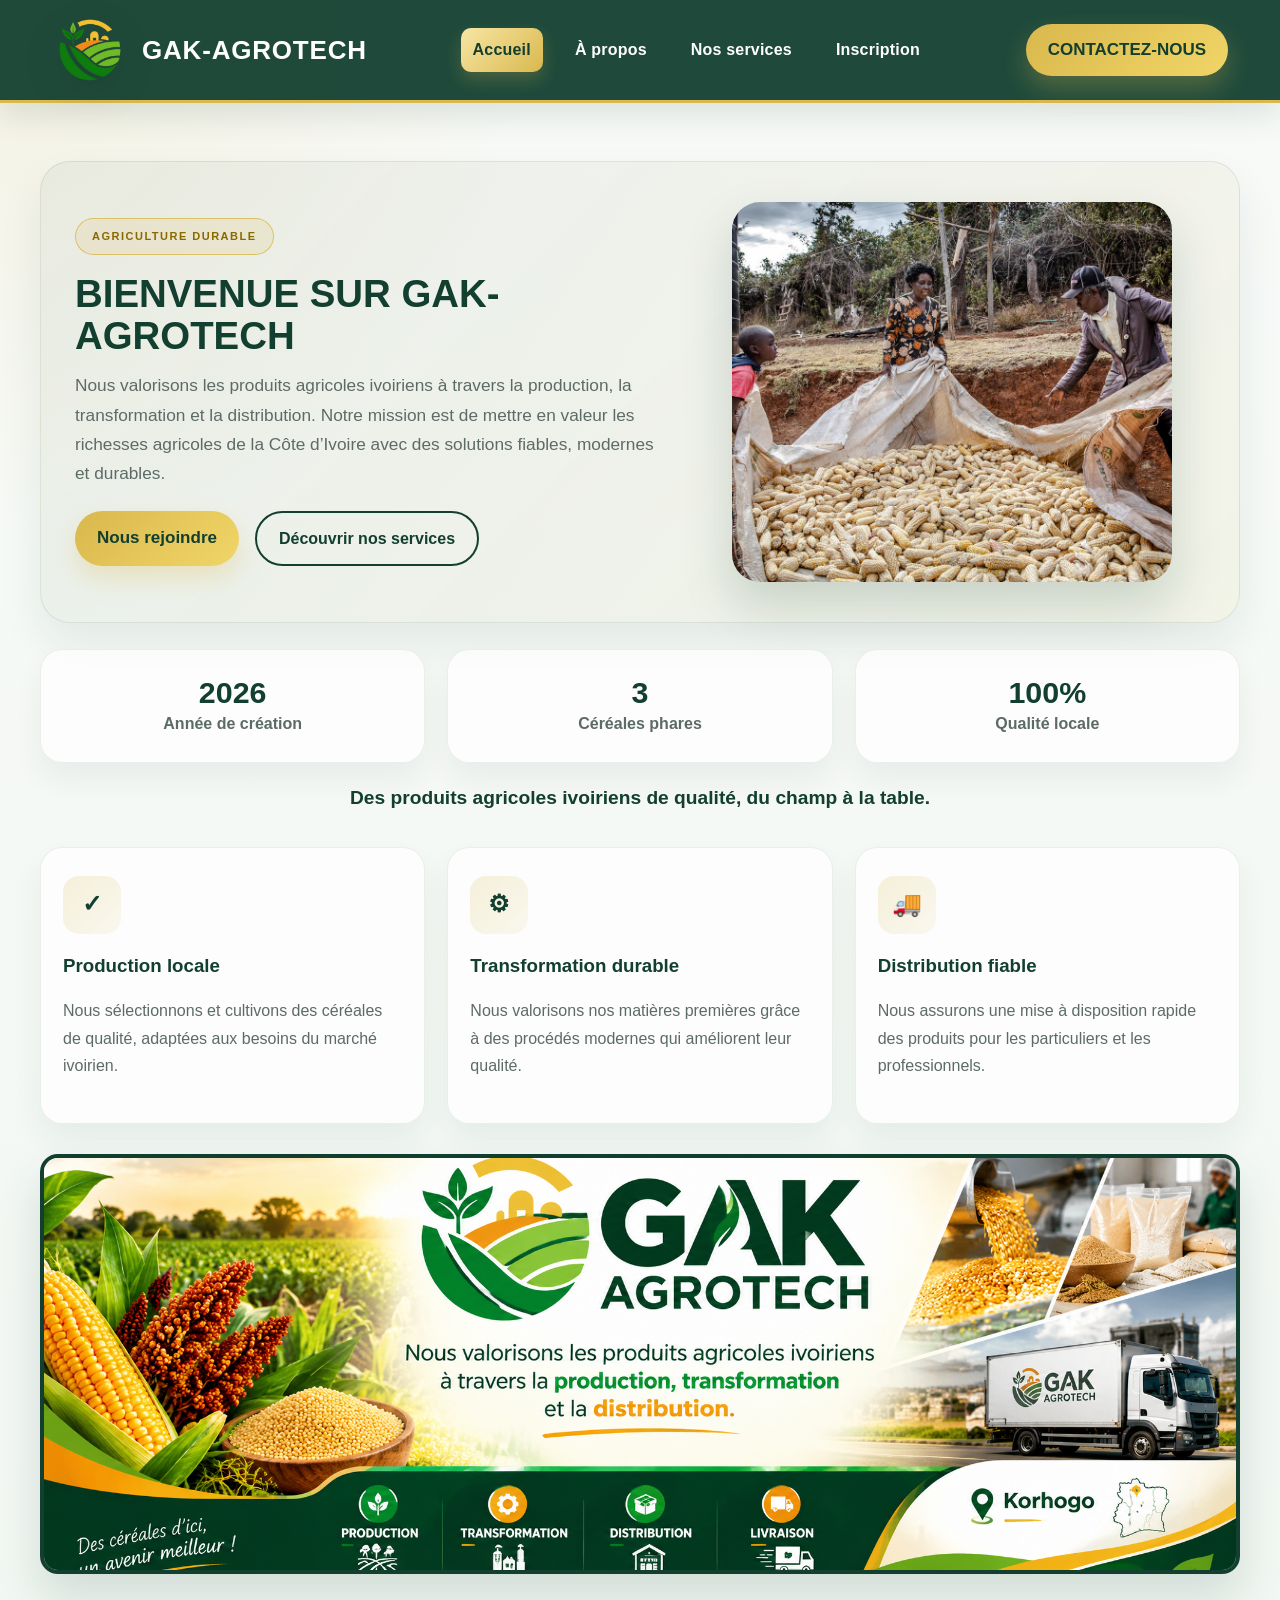
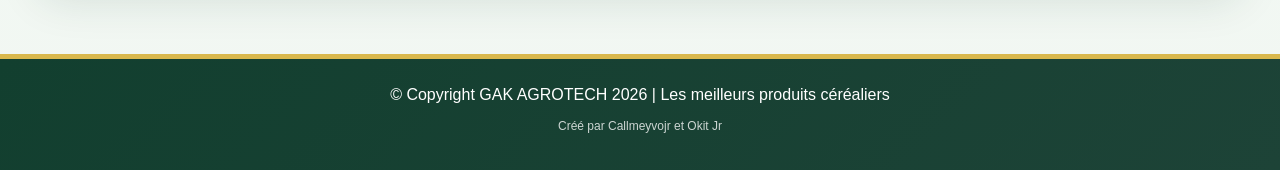
==== commit f4e63863: "up" ====
--- a/index.html
+++ b/index.html
@@ -24,13 +24,59 @@
         <a class="bouton" href="https://wa.me/2250718767611" target="_blank" rel="noopener noreferrer">CONTACTEZ-NOUS</a>
     </header>
 
-    <main>
-        <h1>BIENVENUE SUR GAK-AGROTECH</h1>
+    <main class="page-shell">
+        <section class="page-hero" aria-label="Accueil GAK AGROTECH">
+            <div class="hero-banner">
+                <div class="hero-copy">
+                    <span class="tag">Agriculture durable</span>
+                    <h2>BIENVENUE SUR GAK-AGROTECH</h2>
+                    <p>Nous valorisons les produits agricoles ivoiriens à travers la production, la transformation et la distribution. Notre mission est de mettre en valeur les richesses agricoles de la Côte d’Ivoire avec des solutions fiables, modernes et durables.</p>
+                    <div class="hero-actions">
+                        <a class="bouton" href="inscription.html">Nous rejoindre</a>
+                        <a class="secondary-btn" href="services.html">Découvrir nos services</a>
+                    </div>
+                </div>
+                <div class="hero-media">
+                    <img src="image/assortiment-de-produit-agricole-71779516.webp" alt="Produits agricoles de GAK AGROTECH">
+                </div>
+            </div>
+
+            <div class="stats-grid">
+                <div class="stat-card">
+                    <strong>2026</strong>
+                    <span>Année de création</span>
+                </div>
+                <div class="stat-card">
+                    <strong>3</strong>
+                    <span>Céréales phares</span>
+                </div>
+                <div class="stat-card">
+                    <strong>100%</strong>
+                    <span>Qualité locale</span>
+                </div>
+            </div>
+        </section>
+
         <section id="intro">
-            <strong>
-                <p class="accroche">Nous valorisons les produits agricoles ivoiriens à travers la production,
-                    la transformation et la distribution.</p>
-            </strong>
+            <p class="accroche">Des produits agricoles ivoiriens de qualité, du champ à la table.</p>
+        </section>
+
+        <section class="feature-grid" aria-label="Nos qualités">
+            <article class="feature-card">
+                <div class="feature-icon">✓</div>
+                <h3>Production locale</h3>
+                <p>Nous sélectionnons et cultivons des céréales de qualité, adaptées aux besoins du marché ivoirien.</p>
+            </article>
+            <article class="feature-card">
+                <div class="feature-icon">⚙</div>
+                <h3>Transformation durable</h3>
+                <p>Nous valorisons nos matières premières grâce à des procédés modernes qui améliorent leur qualité.</p>
+            </article>
+            <article class="feature-card">
+                <div class="feature-icon">🚚</div>
+                <h3>Distribution fiable</h3>
+                <p>Nous assurons une mise à disposition rapide des produits pour les particuliers et les professionnels.</p>
+            </article>
         </section>
 
         <section id="accueil" aria-label="Nos produits agricoles">
--- a/style.css
+++ b/style.css
@@ -1,301 +1,635 @@
+:root {
+    --vert-fonce: #123f2f;
+    --vert-moyen: #234f3d;
+    --vert-clair: #e9f4ee;
+    --or: #d9b84d;
+    --or-clair: #f7e6a5;
+    --blanc: #ffffff;
+    --gris-fonce: #2d3a35;
+    --gris: #5d6b66;
+    --fond: #f5f7f4;
+    --ombre: rgba(17, 49, 38, 0.12);
+    --ombre-forte: rgba(18, 63, 47, 0.18);
+}
+
 * {
     box-sizing: border-box;
 }
 
+html {
+    scroll-behavior: smooth;
+}
+
 body {
     margin: 0;
-    background-color: white;
-    color: black;
+    background:
+        radial-gradient(circle at top left, rgba(217, 184, 77, 0.13), transparent 25%),
+        linear-gradient(180deg, #f8faf8 0%, #f1f7f2 100%);
+    color: var(--gris-fonce);
     font-family: Arial, Helvetica, sans-serif;
-    line-height: 1.6;
-}
-
-main {
-    margin: 30px;
+    line-height: 1.7;
 }
 
 img {
     max-width: 100%;
+    display: block;
+}
+
+a {
+    transition: all 0.25s ease;
+}
+
+main {
+    margin: 0;
+}
+
+.page-shell {
+    width: min(1200px, calc(100% - 40px));
+    margin: 0 auto;
+    padding: 30px 0 60px;
+}
+
+header {
+    position: sticky;
+    top: 0;
+    z-index: 20;
+    display: flex;
+    align-items: center;
+    justify-content: space-between;
+    min-height: 94px;
+    padding: 12px 52px;
+    background: rgba(18, 63, 47, 0.94);
+    backdrop-filter: blur(8px);
+    border-bottom: 3px solid var(--or);
+    box-shadow: 0 12px 30px rgba(18, 63, 47, 0.12);
+}
+
+.marque {
+    display: flex;
+    align-items: center;
+    gap: 14px;
+}
+
+.marque img {
+    width: 76px;
+    height: 76px;
+    object-fit: contain;
+    filter: drop-shadow(0 10px 18px rgba(0, 0, 0, 0.15));
+}
+
+.nom-entreprise {
+    margin: 0;
+    color: var(--blanc);
+    font-size: 26px;
+    font-weight: 700;
+    letter-spacing: 0.8px;
+}
+
+nav {
+    display: flex;
+    align-items: center;
+    justify-content: center;
+    flex-wrap: wrap;
+}
+
+nav a {
+    color: var(--blanc);
+    margin: 8px 10px;
+    padding: 8px 12px;
+    border-radius: 10px;
+    font-weight: 700;
+    text-decoration: none;
+    letter-spacing: 0.2px;
+}
+
+nav a:hover,
+nav a[aria-current="page"] {
+    color: var(--vert-fonce);
+    background: linear-gradient(135deg, var(--or-clair) 0%, var(--or) 100%);
+    box-shadow: 0 8px 16px rgba(217, 184, 77, 0.22);
+}
+
+.bouton {
+    display: inline-flex;
+    align-items: center;
+    justify-content: center;
+    color: var(--vert-fonce);
+    background: linear-gradient(135deg, var(--or) 0%, #f1d567 100%);
+    border: none;
+    border-radius: 999px;
+    font-size: 17px;
+    font-weight: 700;
+    padding: 12px 22px;
+    text-decoration: none;
+    cursor: pointer;
+    box-shadow: 0 12px 25px rgba(217, 184, 77, 0.28);
+}
+
+.bouton:hover {
+    background: linear-gradient(135deg, #f5d86a 0%, var(--blanc) 100%);
+    transform: translateY(-2px);
 }
 
 h1 {
+    display: inline-block;
+    width: 100%;
     text-align: center;
-    color: white;
-    background-color: #32634e;
-    border-bottom: 5px solid #FFD700;
-    border-radius: 20px;
-    padding: 15px;
+    color: var(--blanc);
+    background: linear-gradient(135deg, var(--vert-fonce) 0%, var(--vert-moyen) 100%);
+    border-bottom: 5px solid var(--or);
+    border-radius: 22px;
+    padding: 18px 20px;
+    margin: 0 0 28px;
+    box-shadow: 0 16px 30px rgba(18, 63, 47, 0.18);
 }
 
 h2 {
     text-align: center;
-    color: #32634e;
-    border-bottom: 4px solid #FFD700;
+    color: var(--vert-fonce);
+    border-bottom: 4px solid var(--or);
     padding-bottom: 10px;
-    margin-top: 50px;
+    margin-top: 32px;
+    margin-bottom: 25px;
 }
 
 h3 {
-    color: #32634e;
-    margin: 15px;
-}
-
-header {
+    color: var(--vert-fonce);
+    margin: 16px 0 10px;
+}
+
+.page-hero {
+    padding-top: 28px;
+}
+
+.hero-banner {
+    display: grid;
+    grid-template-columns: 1.08fr 0.92fr;
+    gap: 30px;
+    align-items: center;
+    background: linear-gradient(135deg, rgba(18, 63, 47, 0.05), rgba(217, 184, 77, 0.08));
+    border: 1px solid rgba(18, 63, 47, 0.09);
+    border-radius: 30px;
+    padding: 40px 34px;
+    box-shadow: 0 22px 44px rgba(18, 63, 47, 0.08);
+}
+
+.tag {
+    display: inline-block;
+    background: rgba(217, 184, 77, 0.14);
+    border: 1px solid rgba(217, 184, 77, 0.8);
+    color: #8a6800;
+    font-size: 11px;
+    font-weight: 800;
+    text-transform: uppercase;
+    letter-spacing: 1.5px;
+    border-radius: 999px;
+    padding: 8px 16px;
+    margin-bottom: 18px;
+}
+
+.hero-copy h2 {
+    text-align: left;
+    border: none;
+    margin: 0 0 14px;
+    padding: 0;
+    color: var(--vert-fonce);
+    font-size: clamp(2.1rem, 3vw, 3.5rem);
+    line-height: 1.1;
+}
+
+.hero-copy p {
+    margin: 0 0 22px;
+    font-size: 1.08rem;
+    color: var(--gris);
+}
+
+.hero-actions {
     display: flex;
-    align-items: center;
-    justify-content: space-between;
-    min-height: 100px;
-    padding: 10px 50px;
-    background-color: #32634e;
-    border-bottom: 5px solid #FFD700;
-}
-
-.marque {
+    flex-wrap: wrap;
+    gap: 16px;
+    margin-top: 12px;
+}
+
+.secondary-btn {
+    display: inline-flex;
+    align-items: center;
+    justify-content: center;
+    padding: 12px 22px;
+    border-radius: 999px;
+    background: transparent;
+    border: 2px solid var(--vert-fonce);
+    color: var(--vert-fonce);
+    text-decoration: none;
+    font-weight: 700;
+}
+
+.secondary-btn:hover {
+    background: var(--vert-fonce);
+    color: var(--blanc);
+}
+
+.hero-media {
     display: flex;
-    align-items: center;
-    gap: 15px;
-}
-
-.nom-entreprise {
+    justify-content: center;
+}
+
+.hero-media img {
+    width: min(100%, 440px);
+    height: 380px;
+    object-fit: cover;
+    border-radius: 28px;
+    box-shadow: 0 24px 50px rgba(18, 63, 47, 0.18);
+}
+
+.stats-grid,
+.feature-grid,
+.grille {
+    display: grid;
+    gap: 22px;
+}
+
+.stats-grid {
+    grid-template-columns: repeat(3, minmax(0, 1fr));
+    margin-top: 26px;
+}
+
+.stat-card,
+.feature-card,
+.service,
+.about-box {
+    background: rgba(255, 255, 255, 0.7);
+    border: 1px solid rgba(18, 63, 47, 0.08);
+    border-radius: 22px;
+    box-shadow: 0 16px 30px rgba(17, 52, 39, 0.06);
+}
+
+.stat-card {
+    padding: 24px 20px;
+    text-align: center;
+}
+
+.stat-card strong {
+    display: block;
+    color: var(--vert-fonce);
+    font-size: clamp(1.9rem, 2vw, 2.6rem);
+    line-height: 1.2;
+}
+
+.stat-card span {
+    color: var(--gris);
+    font-weight: 700;
+}
+
+.feature-grid {
+    grid-template-columns: repeat(3, minmax(0, 1fr));
+    margin-top: 32px;
+}
+
+.feature-card {
+    padding: 28px 22px;
+    transition: transform 0.25s ease, box-shadow 0.25s ease;
+}
+
+.feature-card:hover,
+.service:hover,
+.about-box:hover,
+.stat-card:hover {
+    transform: translateY(-6px);
+    box-shadow: 0 20px 38px rgba(18, 63, 47, 0.12);
+}
+
+.feature-card h3 {
+    margin: 16px 0 10px;
+}
+
+.feature-card p,
+.service p,
+.about-box p,
+#services p,
+#nous p,
+#nous li {
+    color: var(--gris);
+}
+
+.feature-icon {
+    width: 58px;
+    height: 58px;
+    display: inline-flex;
+    align-items: center;
+    justify-content: center;
+    border-radius: 16px;
+    background: linear-gradient(135deg, rgba(217, 184, 77, 0.2), rgba(217, 184, 77, 0.08));
+    color: var(--vert-fonce);
+    font-size: 24px;
+    font-weight: 700;
+}
+
+#services {
+    padding: 0 0 20px;
+}
+
+.services-intro {
+    margin: 0 auto 26px;
+    max-width: 800px;
+    text-align: center;
+    color: var(--gris);
+    font-size: 1.08rem;
+}
+
+.grille {
+    grid-template-columns: repeat(4, minmax(0, 1fr));
+    padding: 10px 0 0;
+}
+
+.service {
+    overflow: hidden;
+    transition: transform 0.25s ease, box-shadow 0.25s ease;
+}
+
+.service img {
+    width: 100%;
+    height: 205px;
+    object-fit: cover;
+    display: block;
+    transition: transform 0.35s ease;
+}
+
+.service:hover img {
+    transform: scale(1.04);
+}
+
+.service h3 {
+    margin: 18px 18px 10px;
+}
+
+.service p {
+    padding: 0 18px 20px;
     margin: 0;
-    color: white;
-    font-size: 26px;
-    font-weight: bold;
-}
-
-nav a {
-    color: white;
-    margin: 10px;
-    padding: 5px 8px;
-    font-weight: bold;
-    text-decoration: none;
-}
-
-nav a:hover {
-    color: black;
-    background-color: #FFD700;
-    border-radius: 5px;
-}
-
-nav a[aria-current="page"] {
-    color: black;
-    background-color: #FFD700;
-    border-radius: 5px;
-}
-
-.bouton {
-    color: #32634e;
-    background-color: #FFD700;
+}
+
+.about-layout {
+    display: grid;
+    grid-template-columns: 1.2fr 0.8fr;
+    gap: 26px;
+    align-items: start;
+}
+
+.about-box {
+    padding: 26px 24px;
+}
+
+#nous {
+    background: transparent;
+    border: 0;
+    border-radius: 0;
+    padding: 0;
+    margin: 0;
+}
+
+#nous ul {
+    padding-left: 20px;
+    margin: 20px 0;
+}
+
+#nous li {
+    margin-bottom: 8px;
+}
+
+.side-card {
+    background: linear-gradient(135deg, var(--vert-fonce) 0%, #1d4337 100%);
+    color: var(--blanc);
+    border-radius: 24px;
+    padding: 28px 22px;
+    box-shadow: 0 22px 38px rgba(18, 63, 47, 0.18);
+}
+
+.side-card h3 {
+    color: var(--blanc);
+    margin-top: 0;
+    margin-bottom: 12px;
+}
+
+.side-card ul {
+    margin: 0;
+    padding-left: 18px;
+    color: rgba(255, 255, 255, 0.92);
+}
+
+.page-inscription {
+    min-height: calc(100vh - 200px);
+    display: flex;
+    align-items: center;
+    justify-content: center;
+    padding: 30px 0;
+}
+
+.cadre-inscription {
+    width: min(1100px, 100%);
+    margin: 0 auto;
+    display: grid;
+    grid-template-columns: 0.9fr 1.1fr;
+    gap: 30px;
+    align-items: center;
+}
+
+.inscription-texte {
+    background: linear-gradient(135deg, #123f2f 0%, #204d3d 100%);
+    color: var(--blanc);
+    border-radius: 28px;
+    padding: 38px 30px;
+    box-shadow: 0 25px 46px rgba(18, 63, 47, 0.18);
+}
+
+.badge {
+    display: inline-block;
+    background: rgba(217, 184, 77, 0.14);
+    border: 1px solid rgba(217, 184, 77, 0.8);
+    color: #f1d56a;
+    padding: 9px 16px;
+    border-radius: 999px;
+    font-size: 11px;
+    letter-spacing: 1.5px;
+    font-weight: 800;
+    text-transform: uppercase;
+}
+
+.inscription-texte h1 {
+    background: none;
     border: none;
-    border-radius: 20px;
+    border-radius: 0;
+    padding: 0;
+    margin: 20px 0 15px;
+    text-align: left;
+    color: var(--blanc);
+    font-size: clamp(2rem, 3vw, 3rem);
+    box-shadow: none;
+}
+
+.inscription-texte p,
+.inscription-texte li {
+    font-size: 1rem;
+    color: rgba(255, 255, 255, 0.9);
+}
+
+.inscription-texte ul {
+    margin: 20px 0 0;
+    padding-left: 22px;
+}
+
+.inscription {
+    background: rgba(255, 255, 255, 0.94);
+    width: 100%;
+    max-width: 620px;
+    margin: auto;
+    padding: 32px;
+    border: 1px solid rgba(18, 63, 47, 0.08);
+    border-radius: 26px;
+    box-shadow: 0 18px 38px rgba(18, 63, 47, 0.08);
+}
+
+.intro {
+    margin-top: 0;
+    margin-bottom: 24px;
+    color: var(--vert-moyen);
+    font-weight: 700;
+}
+
+.champs {
+    margin-bottom: 20px;
+}
+
+label {
+    display: block;
+    margin-bottom: 8px;
+    font-weight: 700;
+    color: var(--vert-fonce);
+}
+
+input,
+textarea {
+    width: 100%;
+    padding: 12px 14px;
+    background-color: #ffffff;
+    color: #1e2a26;
+    border: 2px solid rgba(18, 63, 47, 0.2);
+    border-radius: 12px;
+    transition: border-color 0.2s ease, box-shadow 0.2s ease, transform 0.2s ease;
+}
+
+input::placeholder,
+textarea::placeholder {
+    color: #6d7a76;
+}
+
+input:focus,
+textarea:focus {
+    border-color: var(--or);
+    box-shadow: 0 0 0 4px rgba(217, 184, 77, 0.13);
+    outline: none;
+}
+
+textarea {
+    min-height: 130px;
+    resize: vertical;
+}
+
+.inscription button {
+    width: 100%;
+    height: 54px;
+    color: var(--blanc);
+    background: linear-gradient(135deg, var(--vert-fonce) 0%, #1a4438 100%);
+    border: none;
+    border-radius: 18px;
     font-size: 18px;
-    font-weight: bold;
+    font-weight: 700;
     padding: 10px 20px;
     text-decoration: none;
     cursor: pointer;
-}
-
-.bouton:hover {
-    background-color: white;
+    transition: transform 0.2s ease, box-shadow 0.2s ease;
+}
+
+.inscription button:hover {
+    color: var(--vert-fonce);
+    background: linear-gradient(135deg, var(--or-clair) 0%, var(--or) 100%);
+    transform: translateY(-1px);
+    box-shadow: 0 14px 20px rgba(217, 184, 77, 0.22);
+}
+
+footer {
+    margin-top: 20px;
+    padding: 22px 20px;
+    text-align: center;
+    color: var(--blanc);
+    background: linear-gradient(135deg, var(--vert-fonce) 0%, #1d4337 100%);
+    border-top: 5px solid var(--or);
+}
+
+.foot1 {
+    margin: 0;
+}
+
+.foot2 {
+    color: rgba(255, 255, 255, 0.78);
+    font-size: 12px;
+    margin-top: 8px;
 }
 
 .photo {
     width: 100%;
-    height: 400px;
+    height: 420px;
     display: flex;
     overflow: hidden;
-    border: 4px solid #32634e;
-    border-radius: 10px;
+    border: 4px solid var(--vert-fonce);
+    border-radius: 18px;
+    box-shadow: 0 24px 45px rgba(18, 63, 47, 0.14);
+    margin-top: 30px;
 }
 
 .photo img {
     min-width: 100%;
-    height: 400px;
+    height: 420px;
     object-fit: cover;
-    flex-shrink: 0;/*rappel à moi mm, ça empêche un élément du flex de rétrécir dans un conteneur si l'espace ne suffit pas*/
-    animation: scroll 16s infinite;
+    flex-shrink: 0;
+    animation: scroll 16s infinite ease-in-out;
 }
 
 @keyframes scroll {
-    0% {
-        transform: translate(0);
-    }
-
-    15% {
-        transform: translate(0);
-    }
-
-    20% {
-        transform: translate(-100%);
-    }
-
-    35% {
-        transform: translate(-100%);
-    }
-
-    40% {
-        transform: translate(-200%);
-    }
-
-    55% {
-        transform: translate(-200%);
-    }
-
-    60% {
-        transform: translate(-300%);
-    }
-
-    75% {
-        transform: translate(-300%);
-    }
-
-    80% {
-        transform: translate(-400%);
-    }
-
-    95% {
-        transform: translate(-400%);
-    }
-
-    100% {
-        transform: translate(0);
-    }
-}
-
-#nous {
-    background-color: #eef7ea;
-    border: 2px solid #32634e;
-    border-radius: 10px;
-    padding: 20px;
-    margin: 20px 10px;
-}
-
-#services {
-    padding: 20px;
-}
-
-.grille {
-    display: grid;
-    grid-template-columns: repeat(4, 1fr);
-    gap: 20px;
-    padding: 10px;
-    text-align: center;
-}
-
-.service {
-    background-color: white;
-    border: 2px solid #32634e;
-    border-radius: 10px;
-    overflow: hidden;
-}
-
-.service img {
-    width: 100%;
-    height: 180px;
-    object-fit: cover;
-    display: block;
-}
-
-.service img:hover {
-    transform: scale(1.05);
-}
-
-.service p {
-    padding: 10px 15px;
-    margin: 0;
-}
-
-.inscription {
-    background-color: #eef7ea;
-    width: 100%;
-    max-width: 600px;
-    margin: auto;
-    padding: 32px;
-    border: 2px solid #32634e;
-    border-radius: 10px;
-}
-
-.champs {
-    margin-bottom: 20px;
-}
-
-label {
-    display: block;
-    margin-bottom: 5px;
-    font-weight: bold;
-    color: #32634e;
-}
-
-input,
-textarea {
-    width: 100%;
-    padding: 10px;
-    background-color: white;
-    color: #222;
-    border: 2px solid #32634e;
-    border-radius: 10px;
-}
-
-input:focus,
-textarea:focus {
-    border-color: #FFD700;
-    outline: none;
-}
-
-.inscription button {
-    width: 100%;
-    height: 50px;
-    color: white;
-    background-color: #32634e;
-    border: none;
-    border-radius: 20px;
-    font-size: 18px;
-    font-weight: bold;
-    padding: 10px 20px;
-    text-decoration: none;
-    cursor: pointer;
-}
-
-.inscription button:hover {
-    color: darkgreen;
-    background-color: #FFD700;
-}
-
-footer {
-    margin-top: 40px;
-    padding: 20px;
-    text-align: center;
-    color: white;
-    background-color: #32634e;
-    border-top: 5px solid #FFD700;
-}
-
-.foot1 {
-    margin: 0;
-}
-
-.foot2 {
-    color: grey;
-    font-size: 12px;
+    0% { transform: translateX(0); }
+    15% { transform: translateX(0); }
+    20% { transform: translateX(-100%); }
+    35% { transform: translateX(-100%); }
+    40% { transform: translateX(-200%); }
+    55% { transform: translateX(-200%); }
+    60% { transform: translateX(-300%); }
+    75% { transform: translateX(-300%); }
+    80% { transform: translateX(-400%); }
+    95% { transform: translateX(-400%); }
+    100% { transform: translateX(0); }
 }
 
 @media (max-width: 1024px) {
+    .hero-banner,
+    .about-layout,
+    .cadre-inscription {
+        grid-template-columns: 1fr;
+    }
+
+    .feature-grid,
+    .stats-grid,
     .grille {
-        grid-template-columns: repeat(2, 1fr);
+        grid-template-columns: repeat(2, minmax(0, 1fr));
     }
 }
 
 @media (max-width: 768px) {
     header {
         flex-direction: column;
-        padding: 20px 10px;
+        padding: 18px 10px;
         text-align: center;
-        gap: 15px;
+        gap: 14px;
     }
 
     nav {
-        display: flex;
-        flex-wrap: wrap;/* rappzl à moi mm, c'est pour faire passer les éléments sur une autre ligne si il y trop d'élément*/
         justify-content: center;
     }
 
@@ -303,27 +637,43 @@
         margin: 5px;
     }
 
-    main {
-        margin: 15px 10px;
+    .page-shell {
+        width: min(100% - 20px, 1200px);
+        padding-top: 15px;
+    }
+
+    .hero-banner {
+        padding: 20px 18px;
+    }
+
+    .hero-copy h2 {
+        font-size: 2.1rem;
+    }
+
+    .feature-grid,
+    .stats-grid,
+    .grille {
+        grid-template-columns: 1fr;
     }
 
     .photo,
     .photo img {
-        height: 250px;
-    }
-
-    .grille {
-        grid-template-columns: 1fr;
-    }
-
-    #nous,
-    #services,
+        height: 260px;
+    }
+
+    .page-inscription {
+        padding: 10px 0 20px;
+    }
+
+    .inscription-texte,
     .inscription {
-        padding: 15px;
+        padding: 20px 18px;
     }
 }
 
 .accroche {
-    color: #32634e;
+    color: var(--vert-fonce);
     text-align: center;
+    font-size: 1.2rem;
+    font-weight: 700;
 }
